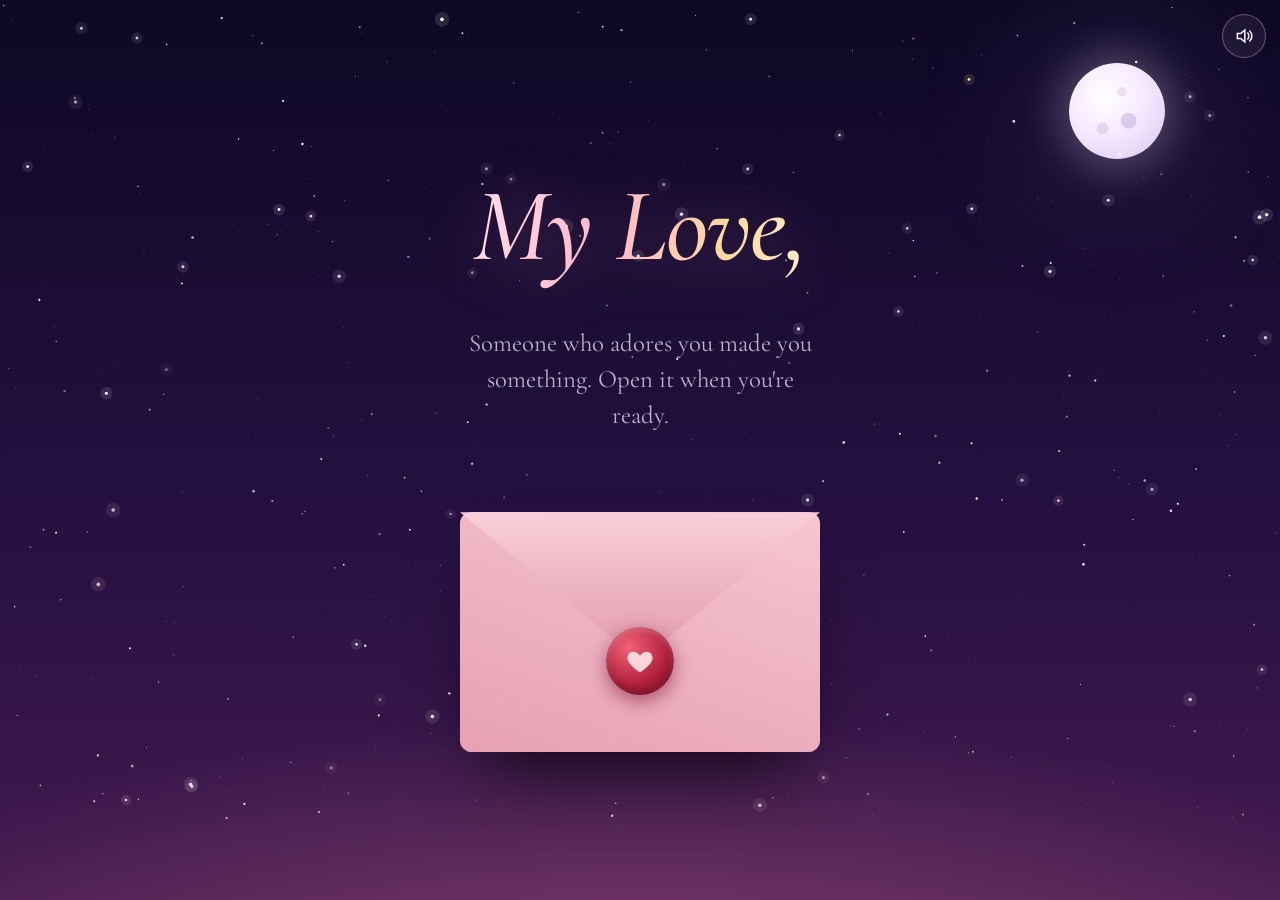
==== Happie Burday/index.html @ 5d96c914 "Update print statement from 'Hello' to 'Goodbye'" ====
<!DOCTYPE html>
<html lang="en">
<head>
<meta charset="UTF-8">
<meta name="viewport" content="width=device-width, initial-scale=1, viewport-fit=cover">
<title>Happy Birthday, My Love</title>
<link rel="preconnect" href="https://fonts.googleapis.com">
<link rel="preconnect" href="https://fonts.gstatic.com" crossorigin>
<link href="https://fonts.googleapis.com/css2?family=Caveat:wght@500;600&family=Cormorant+Garamond:ital,wght@0,400;0,500;0,600;1,400;1,500;1,600&display=swap" rel="stylesheet">
<style>
/* Personal details live in the CONFIG block inside the script at the bottom. */
:root{
  --night-top:#0D0824;
  --night-mid:#241040;
  --night-low:#43194F;
  --blush:#FF9DB5;
  --rose:#E0485F;
  --amber:#FFB347;
  --moon:#FBF4FF;
  --ink:#5A1F3C;
  --paper:#FFF8F2;
  --text:#FBF4FF;
  --muted:rgba(251,244,255,.72);
  --serif:"Cormorant Garamond", "Iowan Old Style", Georgia, "Times New Roman", serif;
  --hand:"Caveat", "Segoe Print", "Bradley Hand", cursive;
  box-sizing:border-box;
  padding-top:env(safe-area-inset-top,0px);
  padding-bottom:env(safe-area-inset-bottom,0px);
}
@media (prefers-color-scheme: dark){ :root:not([data-theme="light"]){ --text:#FBF4FF; --muted:rgba(251,244,255,.72); } }
:root[data-theme="dark"]{ --text:#FBF4FF; --muted:rgba(251,244,255,.72); }
*,*::before,*::after{box-sizing:inherit}
html{height:100%;scroll-padding-top:env(safe-area-inset-top,0px)}
body{
  margin:0;height:100%;overflow:hidden;color:var(--text);font-family:var(--serif);
  background:
    radial-gradient(120% 60% at 50% 115%, rgba(255,140,170,.35), transparent 60%),
    linear-gradient(180deg,var(--night-top) 0%,var(--night-mid) 55%,var(--night-low) 100%);
  background-color:var(--night-top);
  -webkit-font-smoothing:antialiased;
  -webkit-tap-highlight-color:transparent;
}
canvas{position:fixed;inset:0;pointer-events:none}
#sky{z-index:0}
#fx{z-index:3}
#confetti{z-index:6}
.moon{
  position:fixed;z-index:0;top:calc(env(safe-area-inset-top,0px) + 7%);right:9%;
  width:clamp(52px,9vw,96px);aspect-ratio:1;border-radius:50%;
  background:radial-gradient(circle at 38% 35%,#fff 0%,#F6E9FF 45%,#D9C6EE 100%);
  box-shadow:0 0 40px 10px rgba(246,233,255,.25),0 0 140px 40px rgba(200,170,255,.12);
}
.moon::after{content:"";position:absolute;inset:0;border-radius:50%;
  background:radial-gradient(circle at 62% 60%,rgba(170,140,200,.35) 0 9%,transparent 10%),
             radial-gradient(circle at 35% 68%,rgba(170,140,200,.25) 0 6%,transparent 7%),
             radial-gradient(circle at 55% 30%,rgba(170,140,200,.2) 0 5%,transparent 6%)}

/* ---------- scenes ---------- */
.scene{
  position:fixed;inset:0;z-index:4;display:flex;flex-direction:column;align-items:center;justify-content:center;
  text-align:center;gap:1.4rem;
  padding:calc(env(safe-area-inset-top,0px) + 28px) 22px calc(env(safe-area-inset-bottom,0px) + 28px);
  opacity:0;visibility:hidden;transform:scale(1.04);filter:blur(6px);
  transition:opacity 1s ease,transform 1.2s cubic-bezier(.2,.8,.2,1),filter 1s ease,visibility 0s 1s;
}
.scene.active{opacity:1;visibility:visible;transform:none;filter:none;transition:opacity 1s ease .25s,transform 1.2s cubic-bezier(.2,.8,.2,1) .25s,filter 1s ease .25s,visibility 0s}
h1,h2,p{margin:0}
.display{font-style:italic;font-weight:500;font-size:clamp(3rem,11vw,6.5rem);line-height:1.5em;letter-spacing:-.01em;
  background:linear-gradient(100deg,#FFE3EC 0%,#FFB8CB 40%,#FFD9A0 75%,#FFF1D6 100%);-webkit-background-clip:text;background-clip:text;color:transparent;
  filter:drop-shadow(0 4px 30px rgba(255,150,180,.35));padding:0 .08em}
.lede{font-size:clamp(1.2rem,3.6vw,1.55rem);line-height:1.45;color:var(--muted);max-width:30ch}
.btn{
  font:italic 500 1.3rem/1 var(--serif);color:var(--text);cursor:pointer;
  padding:.85rem 1.7rem;border-radius:999px;border:1px solid rgba(255,200,215,.45);
  background:rgba(255,255,255,.07);backdrop-filter:blur(8px);-webkit-backdrop-filter:blur(8px);
  box-shadow:inset 0 1px 0 rgba(255,255,255,.15);
  transition:background .3s,box-shadow .3s,transform .2s;
}
.btn:hover{background:rgba(255,255,255,.13);box-shadow:0 0 30px 2px rgba(255,157,181,.35),inset 0 1px 0 rgba(255,255,255,.2)}
.btn:active{transform:scale(.97)}
:focus-visible{outline:2px solid var(--amber);outline-offset:4px}
.reveal{opacity:0;pointer-events:none;transform:translateY(10px);transition:opacity .9s ease,transform .9s ease}
.reveal.show{opacity:1;pointer-events:auto;transform:none}
.row{display:flex;gap:.8rem;flex-wrap:wrap;justify-content:center}

#mute{
  position:fixed;z-index:9;top:calc(env(safe-area-inset-top,0px) + 14px);right:14px;
  width:44px;height:44px;border-radius:50%;border:1px solid rgba(255,200,215,.35);background:rgba(255,255,255,.06);
  color:var(--text);cursor:pointer;display:grid;place-items:center;backdrop-filter:blur(6px);-webkit-backdrop-filter:blur(6px)
}
#mute svg{width:20px;height:20px}
#mute .off{display:none}#mute[aria-pressed="true"] .on{display:none}#mute[aria-pressed="true"] .off{display:block}

/* ---------- 1. envelope ---------- */
.envelope{position:relative;width:min(360px,80vw);aspect-ratio:3/2;perspective:1000px;margin-top:3.5rem;animation:bob 4.5s ease-in-out infinite}
.env-back{position:absolute;inset:0;border-radius:12px;background:linear-gradient(160deg,#F4BCCA,#D98BA3);box-shadow:0 40px 70px -25px rgba(0,0,0,.7)}
.env-card{
  position:absolute;left:7%;right:7%;top:7%;bottom:7%;z-index:2;border-radius:6px;background:var(--paper);
  display:flex;flex-direction:column;align-items:center;justify-content:flex-start;padding-top:12%;
  color:var(--ink);box-shadow:0 2px 8px rgba(90,31,60,.15);
  transition:transform 1.2s cubic-bezier(.2,.9,.2,1) .55s;
}
.env-card b{font:italic 600 clamp(1.3rem,5vw,1.8rem)/1.1 var(--serif)}
.env-card span{font:500 1.35rem var(--hand);color:#A0476B;margin-top:.3rem}
.env-pocket{position:absolute;inset:0;z-index:3;border-radius:12px;background:linear-gradient(20deg,#E6A0B4,#F6C6D2);clip-path:polygon(0 0,50% 54%,100% 0,100% 100%,0 100%)}
.env-flap{position:absolute;left:0;right:0;top:0;height:62%;z-index:4;background:linear-gradient(180deg,#F8CFD9,#E29AAE);
  clip-path:polygon(0 0,100% 0,50% 100%);transform-origin:top center;transition:transform .8s cubic-bezier(.5,0,.3,1),z-index 0s .4s}
.seal{
  position:absolute;left:50%;top:62%;z-index:5;width:68px;height:68px;margin:-34px 0 0 -34px;border-radius:50%;border:0;cursor:pointer;
  background:radial-gradient(circle at 34% 30%,#F06276,#B01E3B 60%,#7C0F26);color:#FFD5DC;
  box-shadow:0 6px 18px rgba(120,10,40,.55),inset 0 -4px 8px rgba(0,0,0,.25),inset 0 3px 6px rgba(255,255,255,.25);
  display:grid;place-items:center;transition:transform .45s ease,opacity .45s ease;animation:sealPulse 2.2s ease-in-out infinite
}
.seal svg{width:30px;height:30px}
.envelope.open{animation:none}
.envelope.open .seal{transform:scale(0) rotate(60deg);opacity:0;animation:none}
.envelope.open .env-flap{transform:rotateX(180deg);z-index:1}
.envelope.open .env-card{transform:translateY(-58%)}
@keyframes bob{50%{transform:translateY(-10px) rotate(-1deg)}}
@keyframes sealPulse{50%{box-shadow:0 6px 30px rgba(240,98,118,.8),inset 0 -4px 8px rgba(0,0,0,.25),inset 0 3px 6px rgba(255,255,255,.25)}}

/* ---------- 2. cake ---------- */
.cake-wrap{position:relative;width:min(320px,76vw);--lit:1;margin-top:1rem}
.cake-wrap::before{content: "";position: absolute;right: 50%;top: 0px;width: 260%;height: 260px;transform: translateX(-50%);pointer-events: none;background: radial-gradient(ellipse at 50% 30%, rgba(255, 180, 90, .32), transparent 60%);
opacity: var(--lit);transition: opacity .6s;rotate: -180deg;}
.candles{position:relative;z-index:2;display:flex;justify-content:center;align-items:flex-end;gap:clamp(12px,3.4vw,20px);height:92px;margin-bottom:-8px}
.candle{position:relative;width:12px;height:54px;padding:0;border:0;border-radius:3px 3px 1px 1px;cursor:pointer;
  background:repeating-linear-gradient(135deg,#FFF 0 6px,#9ED8EA 6px 12px);box-shadow:inset -3px 0 0 rgba(0,0,0,.08)}
.candle:nth-child(3n+2){background:repeating-linear-gradient(135deg,#FFF 0 6px,#F7A9C0 6px 12px)}
.candle:nth-child(3n){background:repeating-linear-gradient(135deg,#FFF 0 6px,#FFD98A 6px 12px)}
.candle::before{content:"";position:absolute;inset:-40px -10px -6px}
.candle::after{content:"";position:absolute;left:50%;top:-7px;width:2px;height:8px;margin-left:-1px;background:#3a2a2a;border-radius:1px}
.flame{position:absolute;left:50%;bottom:calc(100% + 4px);width:15px;height:28px;margin-left:-7.5px;border-radius:50% 50% 50% 50%/60% 60% 40% 40%;
  background:radial-gradient(ellipse at 50% 78%,#fff 0 18%,#FFE38A 34%,#FFA23A 62%,rgba(255,90,40,0) 72%);
  transform-origin:50% 92%;animation:flicker var(--f,.16s) ease-in-out infinite alternate;
  filter:drop-shadow(0 0 6px #FFB347) drop-shadow(0 0 18px rgba(255,150,60,.75));transition:opacity .35s,transform .35s}
.candles.wind .flame{animation:none;transform:skewX(-24deg) scaleY(.75)}
.candle.out .flame{opacity:0;transform:scale(.1) translateY(8px);animation:none}
.smoke{position:absolute;left:50%;bottom:100%;width:8px;height:8px;border-radius:50%;background:rgba(225,220,240,.65);filter:blur(3px);opacity:0}
.candle.out .smoke{animation:smoke 1.8s ease-out forwards}
@keyframes flicker{0%{transform:scaleY(1) skewX(0)}50%{transform:scaleY(1.1) skewX(3deg)}100%{transform:scaleY(.94) skewX(-3deg)}}
@keyframes smoke{0%{opacity:.85;transform:translate(-50%,0) scale(1)}100%{opacity:0;transform:translate(-20%,-80px) scale(4.5)}}
.cake{display:flex;flex-direction:column;align-items:center}
.tier{position:relative;border-radius:14px 14px 10px 10px;
  background:
    radial-gradient(circle at 18% 62%,#FFE38A 0 2px,transparent 3px),radial-gradient(circle at 34% 80%,#9ED8EA 0 2px,transparent 3px),
    radial-gradient(circle at 52% 58%,#fff 0 2px,transparent 3px),radial-gradient(circle at 70% 76%,#FFE38A 0 2px,transparent 3px),
    radial-gradient(circle at 86% 60%,#9ED8EA 0 2px,transparent 3px),
    linear-gradient(90deg,#D96C8B,#F2A4B8 30%,#FBCFD9 50%,#F1A0B5 72%,#C85C7C)}
.tier.top{width:62%;height:76px;z-index:1}
.tier.bottom{width:100%;height:104px;margin-top:-2px}
.icing{position:absolute;left:-3px;right:-3px;top:-6px;height:24px;border-radius:14px 14px 4px 4px;background:linear-gradient(#FFFFFF,#FFEFF3)}
.icing::after{content:"";position:absolute;left:0;right:0;top:100%;height:20px;background:radial-gradient(ellipse 9px 14px at 50% 0,#FFEFF3 98%,transparent) 0 0/22px 20px repeat-x}
.plate{width:120%;height:18px;margin-top:-6px;border-radius:50%;background:linear-gradient(#F2ECFB,#A99DD0);box-shadow:0 22px 34px -12px rgba(0,0,0,.7)}
.cake-note{font-size:1.15rem;color:var(--muted);min-height:1.5em}

/* ---------- 3. sky name ---------- */
#sky-scene{justify-content:space-between}
.whisper{font-style:italic;font-size:1.15rem;color:var(--muted)}

/* ---------- 4. letter ---------- */
.paper{
  position:relative;width:min(560px,92vw);max-height:72vh;overflow:auto;text-align:left;cursor:pointer;
  padding:clamp(1.6rem,5vw,2.8rem);border-radius:4px;color:var(--ink);
  background:
    repeating-linear-gradient(180deg,transparent 0 2.05rem,rgba(160,71,107,.13) 2.05rem calc(2.05rem + 1px)),
    linear-gradient(135deg,#FFFBF6,#FBEFE6);
  box-shadow:0 50px 90px -30px rgba(0,0,0,.8),0 0 0 1px rgba(255,255,255,.4) inset;
  transform:rotate(-1.2deg);
}
.paper h2{font:600 2.2rem/1 var(--hand);color:#A0476B;margin-bottom:.6rem}
#letterBody{font:500 clamp(1.35rem,4vw,1.6rem)/2.05rem var(--hand);white-space:pre-wrap;min-height:6em}
#letterBody.typing::after{content:"";display:inline-block;width:2px;height:1.2em;margin-left:2px;vertical-align:-.2em;background:#A0476B;animation:blink .8s steps(1) infinite}
.sign{font:600 1.8rem var(--hand);color:#A0476B;text-align:right;margin-top:.8rem;opacity:0;transition:opacity 1s}
.sign.show{opacity:1}
@keyframes blink{50%{opacity:0}}

/* ---------- 5. lanterns ---------- */
#lantern-scene{justify-content:flex-start;padding-top:calc(env(safe-area-inset-top,0px) + 70px)}
.lantern-head{position:relative;z-index:2;display:flex;flex-direction:column;gap:.6rem;align-items:center;pointer-events:none}
.lantern-head h2{font:italic 500 clamp(1.9rem,6vw,3rem)/1.05 var(--serif);max-width:18ch}
.field{position:absolute;inset:0;overflow:hidden}
.lantern{position:absolute;bottom:-100px;left:var(--x);width:48px;height:64px;padding:0;border:0;background:none;cursor:pointer;
  animation:rise var(--dur) linear var(--delay) infinite}
.lantern::before{content:"";position:absolute;inset:-18px}
.lantern .body{position:absolute;inset:0;border-radius:42% 42% 30% 30%/34% 34% 22% 22%;animation:sway 3.6s ease-in-out infinite alternate;
  background:radial-gradient(ellipse at 50% 72%,#FFF4CC 0%,#FFC565 34%,#F07A35 78%,#C9502A 100%);
  box-shadow:0 0 26px 6px rgba(255,170,70,.5),0 0 90px 24px rgba(255,120,60,.22);transition:background .6s,box-shadow .6s}
.lantern .body::before{content:"";position:absolute;left:18%;right:18%;top:-3px;height:6px;border-radius:3px;background:#7A3A22}
.lantern .body::after{content:"";position:absolute;left:30%;right:30%;bottom:-2px;height:4px;border-radius:2px;background:#7A3A22}
.lantern.opened .body{background:radial-gradient(ellipse at 50% 72%,#FFF0F5 0%,#FFB3C8 40%,#E0587A 85%);
  box-shadow:0 0 26px 6px rgba(255,150,190,.55),0 0 90px 24px rgba(255,110,160,.25)}
.lantern:not(.opened) .body{
  background:radial-gradient(ellipse at 50% 70%,#FFFFFF 0%,#FFF1B8 18%,#FFCB6B 42%,#F5853A 78%,#D2582A 100%);
  animation:sway 3.6s ease-in-out infinite alternate,glow 2.2s ease-in-out infinite alternate;filter:brightness(1.12) saturate(1.15)}
.lantern:not(.opened)::after{content:"";position:absolute;left:50%;top:50%;width:230px;height:230px;margin:-115px 0 0 -115px;border-radius:50%;
  z-index:-1;pointer-events:none;mix-blend-mode:screen;background:radial-gradient(circle,rgba(255,200,110,.38) 0%,rgba(255,150,70,.16) 35%,transparent 68%);
  animation:halo 2.2s ease-in-out infinite alternate}
.lantern .core{position:absolute;left:50%;bottom:16%;width:16px;height:22px;margin-left:-8px;border-radius:50% 50% 45% 45%/60% 60% 40% 40%;
  background:radial-gradient(ellipse at 50% 70%,#fff 0 25%,#FFF3B0 45%,rgba(255,200,90,0) 72%);filter:blur(1px);
  animation:coreFlicker .5s ease-in-out infinite alternate}
.lantern.opened .core{display:none}
.lantern.opened .body{filter:brightness(.92)}
@keyframes glow{
  from{box-shadow:0 0 16px 4px rgba(255,200,100,.7),0 0 55px 16px rgba(255,150,60,.4),0 0 120px 40px rgba(255,120,60,.16)}
  to{box-shadow:0 0 30px 9px rgba(255,220,130,.95),0 0 95px 30px rgba(255,160,70,.55),0 0 190px 64px rgba(255,120,60,.28)}}
@keyframes halo{from{opacity:.65;transform:scale(.9)}to{opacity:1;transform:scale(1.08)}}
@keyframes coreFlicker{from{opacity:.8;transform:scaleY(.92)}to{opacity:1;transform:scaleY(1.08)}}
.lantern .body span{position:absolute;inset:0;display:grid;place-items:center;color:#fff;font-size:1.1rem;opacity:0;transition:opacity .5s}
.lantern.opened .body span{opacity:1}
@keyframes rise{from{transform:translateY(0) scale(var(--s))}to{transform:translateY(calc(-100vh - 220px)) scale(var(--s))}}
@keyframes sway{from{transform:translateX(-8px) rotate(-4deg)}to{transform:translateX(8px) rotate(4deg)}}
.lantern-foot{position:absolute;left:0;right:0;bottom:calc(env(safe-area-inset-bottom,0px) + 28px);z-index:2;display:flex;justify-content:center}
.reason{position:fixed;inset:0;z-index:8;display:grid;place-items:center;padding:24px;background:rgba(13,8,36,.55);
  backdrop-filter:blur(6px);-webkit-backdrop-filter:blur(6px);opacity:0;visibility:hidden;transition:opacity .5s,visibility 0s .5s;cursor:pointer;text-align:center}
.reason.show{opacity:1;visibility:visible;transition:opacity .5s}
.reason-card{max-width:26ch;font:italic 500 clamp(1.8rem,6vw,2.8rem)/1.2 var(--serif);color:#FFF1E0;
  text-shadow:0 0 30px rgba(255,180,90,.6);transform:translateY(20px) scale(.96);transition:transform .7s cubic-bezier(.2,.9,.2,1)}
.reason.show .reason-card{transform:none}
.reason small{display:block;margin-top:1.4rem;font-size:1rem;font-style:normal;color:var(--muted);text-shadow:none}

/* ---------- 6. finale ---------- */
#finale{justify-content:flex-end;gap:1rem}
#finale .display{font-size:clamp(2.4rem,8.5vw,5rem)}

@media (prefers-reduced-motion: reduce){
  .envelope,.seal,.flame,.lantern .body,.lantern .core,.lantern::after{animation:none!important}
  .lantern:not(.opened) .body{box-shadow:0 0 28px 8px rgba(255,215,125,.9),0 0 90px 28px rgba(255,160,70,.5)}
  .lantern{animation:none;bottom:auto;top:calc(34% + var(--row) * 90px)}
}
</style>
</head>
<body>
<div class="moon" aria-hidden="true"></div>
<canvas id="sky" aria-hidden="true"></canvas>
<canvas id="fx" aria-hidden="true"></canvas>
<canvas id="confetti" aria-hidden="true"></canvas>

<button id="mute" aria-pressed="false" aria-label="Mute sound">
  <svg class="on" viewBox="0 0 24 24" fill="none" stroke="currentColor" stroke-width="1.8" stroke-linecap="round"><path d="M4 9v6h4l5 4V5L8 9H4z"/><path d="M16.5 8.5a5 5 0 0 1 0 7M19 6a8.5 8.5 0 0 1 0 12"/></svg>
  <svg class="off" viewBox="0 0 24 24" fill="none" stroke="currentColor" stroke-width="1.8" stroke-linecap="round"><path d="M4 9v6h4l5 4V5L8 9H4z"/><path d="M17 9l5 6M22 9l-5 6"/></svg>
</button>

<!-- 1. Envelope -->
<section class="scene active" id="intro" aria-label="A sealed envelope">
  <h1 class="display" data-name></h1>
  <p class="lede">Someone who adores you made you something. Open it when you're ready.</p>
  <div class="envelope" id="envelope">
    <div class="env-back"></div>
    <div class="env-card"><b>Happy Birthday</b><span>open slowly…</span></div>
    <div class="env-pocket"></div>
    <div class="env-flap"></div>
    <button class="seal" id="seal" aria-label="Break the seal and open">
      <svg viewBox="0 0 24 24" fill="currentColor"><path d="M12 21s-7.5-4.6-9.6-9.3C.9 8.3 3 4.5 6.7 4.5c2.1 0 3.6 1.2 5.3 3.2 1.7-2 3.2-3.2 5.3-3.2 3.7 0 5.8 3.8 4.3 7.2C19.5 16.4 12 21 12 21z"/></svg>
    </button>
  </div>
</section>

<!-- 2. Cake -->
<section class="scene" id="cake" aria-label="Birthday cake">
  <h2 class="display" id="cakeTitle" style="font-size:clamp(2.4rem,8vw,4.4rem)">Make a wish first.</h2>
  <p class="lede" id="cakeHint">Then blow out the candles. Tap each flame, or blow into your microphone.</p>
  <div class="cake-wrap" id="cakeWrap">
    <div class="candles" id="candles"></div>
    <div class="cake">
      <div class="tier top"><div class="icing"></div></div>
      <div class="tier bottom"><div class="icing"></div></div>
      <div class="plate"></div>
    </div>
  </div>
  <button class="btn" id="micBtn">Blow with my breath</button>
  <p class="cake-note" id="cakeNote" aria-live="polite"></p>
</section>

<!-- 3. Fireworks + name -->
<section class="scene" id="sky-scene" aria-label="Fireworks spelling your name">
  <p class="whisper reveal" id="tapHint">Tap anywhere to light up the sky</p>
  <button class="btn reveal" id="toLetter">Read what I wrote you</button>
</section>

<!-- 4. Letter -->
<section class="scene" id="letter" aria-label="A letter">
  <article class="paper" id="paper" title="Tap to show the whole letter">
    <h2 id="letterHello"></h2>
    <div id="letterBody" aria-live="polite"></div>
    <p class="sign" id="sign"></p>
  </article>
  <button class="btn reveal" id="toLanterns">There's one more thing</button>
</section>

<!-- 5. Lanterns -->
<section class="scene" id="lantern-scene" aria-label="Floating lanterns">
  <div class="field" id="field"></div>
  <div class="lantern-head">
    <h2>Every lantern holds a reason I love you.</h2>
    <p class="lede" id="lanternCount" aria-live="polite"></p>
  </div>
  <div class="lantern-foot"><button class="btn reveal" id="toFinale">Your last surprise</button></div>
</section>
<div class="reason" id="reason" role="dialog" aria-modal="true" aria-label="A reason">
  <div class="reason-card"><span id="reasonText"></span><small>Tap to keep looking</small></div>
</div>

<!-- 6. Finale -->
<section class="scene" id="finale" aria-label="Finale">
  <h2 class="display" id="finaleTitle"></h2>
  <p class="lede">Here's to you, and to every birthday I get to spend beside you.</p>
  <div class="row">
    <button class="btn" id="replaySong">Play our song again</button>
    <button class="btn" id="restart">Start over</button>
  </div>
</section>

<script>
/* =====================================================================
   PERSONALISE HERE
   Or add to the link:  ?name=Priya&from=Arjun
   ===================================================================== */
const CONFIG = {
  name: "My Love",          // her name
  from: "Yours",            // your name
  candles: 5,               // 1 to 9
  letter:
`Happy birthday, my favourite person.

I tried to find a gift big enough for what you mean to me, and nothing in any shop came close. So I built you this instead, one line at a time, thinking about you the whole way.

You make ordinary days feel like the best part of a movie. You laugh at my worst jokes, you make my world softer and brighter, and you make me want to be better without ever asking me to.

Today is all about you. I hope this year gives back even a little of the joy you give everyone around you.

I love you. Today, and every day after.`,
  reasons: [
    "The way your laugh fills an entire room.",
    "You notice the little things nobody else does.",
    "You make my bad days shorter and my good days better.",
    "Your kindness, even when no one is watching.",
    "The way you look at me when you think I'm not paying attention.",
    "You're my favourite person to do absolutely nothing with.",
    "You believe in me more than I believe in myself.",
    "Every plan I make for the future has you in it."
  ]
};

const qs = new URLSearchParams(location.search);
const NAME = (qs.get("name") || CONFIG.name).trim();
const FROM = (qs.get("from") || CONFIG.from).trim();
const REDUCE = matchMedia("(prefers-reduced-motion: reduce)").matches;
const $ = s => document.querySelector(s);
const rand = (a=1,b) => b===undefined ? Math.random()*a : a + Math.random()*(b-a);
document.title = `Happy Birthday, ${NAME}`;
document.querySelectorAll("[data-name]").forEach(el => el.textContent = NAME + ",");

/* ================= AUDIO (synthesized, no files) ================= */
let actx=null, master=null, muted=false;
function initAudio(){
  if(actx){ if(actx.state==="suspended") actx.resume(); return; }
  try{
    actx = new (window.AudioContext||window.webkitAudioContext)();
    master = actx.createGain(); master.gain.value = .55;
    const comp = actx.createDynamicsCompressor(); master.connect(comp); comp.connect(actx.destination);
  }catch(e){ actx=null; }
}
function tone(freq,t,dur,vol=.2,type="triangle"){
  if(!actx) return;
  const o=actx.createOscillator(), g=actx.createGain();
  o.type=type; o.frequency.value=freq;
  g.gain.setValueAtTime(0,t); g.gain.linearRampToValueAtTime(vol,t+.012); g.gain.exponentialRampToValueAtTime(.0008,t+dur);
  o.connect(g); g.connect(master); o.start(t); o.stop(t+dur+.05);
}
function chime(){
  if(!actx) return; const t=actx.currentTime;
  [1046.5,1318.5,1568,2093].forEach((f,i)=>{ tone(f,t+i*.09,1.6,.09,"sine"); tone(f*2,t+i*.09,.6,.02,"sine"); });
}
function noise(len,shape){
  const buf=actx.createBuffer(1,Math.floor(actx.sampleRate*len),actx.sampleRate), d=buf.getChannelData(0);
  for(let i=0;i<d.length;i++) d[i]=(Math.random()*2-1)*Math.pow(1-i/d.length,shape);
  const s=actx.createBufferSource(); s.buffer=buf; return s;
}
function puff(){
  if(!actx) return; const t=actx.currentTime+.01;
  // 1. breath: soft airy whoosh that rises then fades, pitch sliding down like air leaving the lips
  const b=noise(.7,.5), bp=actx.createBiquadFilter(), lp=actx.createBiquadFilter(), bg=actx.createGain();
  bp.type="bandpass"; bp.Q.value=.7; bp.frequency.setValueAtTime(1500,t); bp.frequency.exponentialRampToValueAtTime(420,t+.55);
  lp.type="lowpass"; lp.frequency.value=3200;
  bg.gain.setValueAtTime(0,t); bg.gain.linearRampToValueAtTime(.26,t+.06); bg.gain.exponentialRampToValueAtTime(.0008,t+.6);
  b.connect(bp); bp.connect(lp); lp.connect(bg); bg.connect(master); b.start(t);
  // 2. the flame snuffing out: a tiny bright "fft"
  const f=noise(.14,2), hp=actx.createBiquadFilter(), fg=actx.createGain();
  hp.type="highpass"; hp.frequency.value=2800; fg.gain.setValueAtTime(.09,t+.14); fg.gain.exponentialRampToValueAtTime(.0008,t+.28);
  f.connect(hp); hp.connect(fg); fg.connect(master); f.start(t+.14);
  // 3. a faint low wisp as the smoke lifts
  const o=actx.createOscillator(), og=actx.createGain();
  o.type="sine"; o.frequency.setValueAtTime(190,t+.14); o.frequency.exponentialRampToValueAtTime(70,t+.45);
  og.gain.setValueAtTime(0,t+.14); og.gain.linearRampToValueAtTime(.035,t+.17); og.gain.exponentialRampToValueAtTime(.0008,t+.48);
  o.connect(og); og.connect(master); o.start(t+.14); o.stop(t+.5);
}
let lastBoom=0;
function boom(){
  if(!actx) return; const t=actx.currentTime; if(t-lastBoom<.12) return; lastBoom=t;
  const s=noise(1.1,3), f=actx.createBiquadFilter(), g=actx.createGain();
  f.type="lowpass"; f.frequency.setValueAtTime(1800,t); f.frequency.exponentialRampToValueAtTime(120,t+.8);
  g.gain.value=.16; s.connect(f); f.connect(g); g.connect(master); s.start(t);
  for(let i=0;i<6;i++) tone(rand(2500,5000),t+.15+rand(.5),.12,.015,"sine");
}
function playSong(){
  initAudio(); if(!actx) return;
  const N={G4:392,A4:440,B4:493.88,C5:523.25,D5:587.33,E5:659.25,F5:698.46,G5:783.99,C4:261.63,G3:196,F4:349.23};
  const song=[["G4",.75],["G4",.25],["A4",1],["G4",1],["C5",1],["B4",2],
              ["G4",.75],["G4",.25],["A4",1],["G4",1],["D5",1],["C5",2],
              ["G4",.75],["G4",.25],["G5",1],["E5",1],["C5",1],["B4",1],["A4",2],
              ["F5",.75],["F5",.25],["E5",1],["C5",1],["D5",1],["C5",3]];
  const bass=[["C4",3],["G3",3],["G3",3],["C4",3],["C4",3],["F4",3],["C4",1.5],["G3",1.5],["C4",3]];
  const beat=.44; let t=actx.currentTime+.15, bt=t+beat;
  song.forEach(([n,b])=>{ tone(N[n],t,b*beat*1.7+.35,.2,"triangle"); tone(N[n]*2,t,b*beat*.9+.2,.045,"sine"); t+=b*beat; });
  bass.forEach(([n,b])=>{ tone(N[n]/2,bt,b*beat+.2,.1,"sine"); tone(N[n],bt+beat,b*beat*.6,.03,"sine"); bt+=b*beat; });
}
$("#mute").addEventListener("click",()=>{
  muted=!muted; $("#mute").setAttribute("aria-pressed",muted); $("#mute").setAttribute("aria-label",muted?"Turn sound on":"Mute sound");
  if(master) master.gain.value = muted ? 0 : .55;
});

/* ================= CANVASES ================= */
const sky=$("#sky"), sctx=sky.getContext("2d");
const fx=$("#fx"), fctx=fx.getContext("2d");
const cf=$("#confetti"), cctx=cf.getContext("2d");
let W=0,H=0,DPR=1, stars=[], shooters=[], px=0, py=0, current="intro";
const rockets=[], sparks=[], confetti=[]; let formers=[];
function resize(){
  DPR=Math.min(window.devicePixelRatio||1,2); W=innerWidth; H=innerHeight;
  [sky,fx,cf].forEach(c=>{ c.width=W*DPR; c.height=H*DPR; c.style.width=W+"px"; c.style.height=H+"px"; });
  [sctx,fctx,cctx].forEach(c=>c.setTransform(DPR,0,0,DPR,0,0));
  stars=[]; const n=Math.round(W*H/2300);
  for(let i=0;i<n;i++) stars.push({x:rand(W),y:rand(H*.92),r:Math.pow(Math.random(),3)*1.6+.25,p:rand(6.28),s:rand(.6,2.4),d:rand(.2,1),
    c:Math.random()<.15?"255,210,225":Math.random()<.1?"255,230,180":"250,245,255"});
  if(current==="sky-scene" && formers.length && formers[0].mode==="form") buildText(false);
}
addEventListener("resize",()=>{ clearTimeout(resize.t); resize.t=setTimeout(resize,150); });
addEventListener("pointermove",e=>{
  px=(e.clientX/W-.5); py=(e.clientY/H-.5);
  if(e.pointerType==="mouse" && !REDUCE && Math.random()<.7) sparks.push(mkSpark(e.clientX,e.clientY,rand(-.6,.6),rand(-.8,.2),rand(320,400)%360,40,.02,.96,1.4));
});

function drawSky(t){
  sctx.clearRect(0,0,W,H);
  for(const s of stars){
    const a=.35+.65*Math.abs(Math.sin(t*s.s+s.p)), x=s.x-px*18*s.d, y=s.y-py*12*s.d;
    sctx.fillStyle=`rgba(${s.c},${a})`; sctx.beginPath(); sctx.arc(x,y,s.r,0,6.283); sctx.fill();
    if(s.r>1.3){ sctx.fillStyle=`rgba(${s.c},${a*.12})`; sctx.beginPath(); sctx.arc(x,y,s.r*4,0,6.283); sctx.fill(); }
  }
  if(!REDUCE && Math.random()<.004) shooters.push({x:rand(W*.2,W),y:rand(H*.4),vx:-rand(7,11),vy:rand(2.5,4.5),life:1});
  for(let i=shooters.length-1;i>=0;i--){
    const s=shooters[i]; s.x+=s.vx; s.y+=s.vy; s.life-=.018;
    const g=sctx.createLinearGradient(s.x,s.y,s.x-s.vx*12,s.y-s.vy*12);
    g.addColorStop(0,`rgba(255,245,255,${Math.max(0,s.life)})`); g.addColorStop(1,"rgba(255,200,230,0)");
    sctx.strokeStyle=g; sctx.lineWidth=1.6; sctx.beginPath(); sctx.moveTo(s.x,s.y); sctx.lineTo(s.x-s.vx*12,s.y-s.vy*12); sctx.stroke();
    if(s.life<=0) shooters.splice(i,1);
  }
}

/* ================= FIREWORKS & PARTICLES ================= */
const G=.07;
function mkSpark(x,y,vx,vy,hue,max,g=.045,fr=.975,size=1.9,l=66){ return {x,y,vx,vy,hue,life:0,max,g,fr,size,l,tw:Math.random()<.35}; }
function launch(x=rand(W*.15,W*.85), ty=rand(H*.12,H*.42), hue=rand(360), kind){
  const dist=Math.max(60,H-ty);
  rockets.push({x,y:H+10,vx:rand(-.4,.4),vy:-Math.sqrt(2*G*dist),hue,kind:kind||["peony","ring","heart","peony","willow"][Math.floor(rand(5))]});
}
function explode(x,y,hue,kind){
  boom();
  const n = REDUCE ? 50 : (W<600?80:120);
  if(kind==="heart"){
    for(let i=0;i<n;i++){ const t=i/n*6.283, hx=16*Math.pow(Math.sin(t),3), hy=-(13*Math.cos(t)-5*Math.cos(2*t)-2*Math.cos(3*t)-Math.cos(4*t));
      sparks.push(mkSpark(x,y,hx*.28,hy*.28,(340+rand(-10,15))%360,90,.02,.965,2.1,70)); }
  } else if(kind==="ring"){
    for(let i=0;i<n;i++){ const a=i/n*6.283, sp=4.2; sparks.push(mkSpark(x,y,Math.cos(a)*sp,Math.sin(a)*sp,hue+rand(-10,10),80)); }
    for(let i=0;i<n/2;i++){ const a=rand(6.283), sp=rand(1.5); sparks.push(mkSpark(x,y,Math.cos(a)*sp,Math.sin(a)*sp,50,60,.03,.97,1.4,85)); }
  } else if(kind==="willow"){
    for(let i=0;i<n;i++){ const a=rand(6.283), sp=rand(1,4); sparks.push(mkSpark(x,y,Math.cos(a)*sp,Math.sin(a)*sp,40+rand(10),140,.035,.985,1.6,70)); }
  } else {
    for(let i=0;i<n;i++){ const a=rand(6.283), sp=rand(.5,5); sparks.push(mkSpark(x,y,Math.cos(a)*sp,Math.sin(a)*sp,(hue+rand(-25,25)+360)%360,rand(60,100))); }
  }
  sparks.push(mkSpark(x,y,0,0,hue,12,0,1,26,90));
}
function confettiBurst(){
  const cols=["#FF9DB5","#FFD98A","#9ED8EA","#FFFFFF","#E0485F","#C7B2FF"];
  const n = REDUCE?60:(W<600?160:260);
  for(let i=0;i<n;i++){
    const L=i%2===0;
    confetti.push({x:L?-10:W+10,y:H*rand(.55,.85),vx:(L?1:-1)*rand(4,12),vy:-rand(6,15),w:rand(6,11),h:rand(3,6),r:rand(6.28),vr:rand(-.25,.25),c:cols[i%cols.length],flip:rand(6.28)});
  }
}

function textPoints(){
  const oc=document.createElement("canvas"); oc.width=W; oc.height=H; const o=oc.getContext("2d",{willReadFrequently:true});
  o.fillStyle="#fff"; o.textAlign="center"; o.textBaseline="middle";
  const fit=(txt,max,wt)=>{ o.font=`italic ${wt} ${max}px "Cormorant Garamond", Georgia, serif`; const w=o.measureText(txt).width; return w>W*.86 ? max*W*.86/w : max; };
  const s1=fit("Happy Birthday",Math.min(W/6.2,120),500), s2=fit(NAME,Math.min(W/3.6,190),600);
  const top=H*.42-(s1+s2)*.45;
  o.font=`italic 500 ${s1}px "Cormorant Garamond", Georgia, serif`; o.fillText("Happy Birthday",W/2,top);
  o.font=`italic 600 ${s2}px "Cormorant Garamond", Georgia, serif`; o.fillText(NAME,W/2,top+s1*.62+s2*.62);
  const d=o.getImageData(0,0,W,H).data; let gap=W<600?3:4, pts;
  do{ pts=[]; for(let y=0;y<H;y+=gap) for(let x=0;x<W;x+=gap) if(d[(y*W+x)*4+3]>130) pts.push({x,y}); gap++; }while(pts.length>(W<600?1800:3000));
  return pts;
}
function buildText(fromBursts=true){
  const pts=textPoints(), centers=[];
  for(let i=0;i<5;i++) centers.push({x:W*(.15+i*.175),y:H*rand(.2,.45)});
  formers=pts.map((p,i)=>{ const c=centers[i%5];
    return {x:fromBursts?c.x+rand(-30,30):p.x, y:fromBursts?c.y+rand(-30,30):p.y, tx:p.x, ty:p.y,
      hue:(330+(p.x/W)*70)%360, l:rand(68,82), size:rand(1.3,2.2), delay:fromBursts?rand(0,35):0, mode:"form", a:1, ph:rand(6.28)}; });
  if(REDUCE) formers.forEach(f=>{f.x=f.tx;f.y=f.ty;f.delay=0;});
}
function buildHeart(){
  const n=Math.round(Math.min(W<600?1100:1900, W*H/420));
  formers=[];
  for(let i=0;i<n;i++){
    const t=rand(6.283), r=Math.random()<.55?1:Math.sqrt(Math.random())*.95;
    const hx=16*Math.pow(Math.sin(t),3)*r, hy=-(13*Math.cos(t)-5*Math.cos(2*t)-2*Math.cos(3*t)-Math.cos(4*t))*r;
    formers.push({x:W/2+rand(-4,4),y:H*.34+rand(-4,4),hx,hy,tx:0,ty:0,hue:Math.random()<.18?42:rand(335,365)%360,l:rand(62,78),size:rand(1.2,2.3),delay:REDUCE?0:rand(0,50),mode:"heart",a:1,ph:rand(6.28)});
  }
}
function scatterFormers(){ formers.forEach(f=>{ f.mode="scatter"; f.delay=0; f.vx=rand(-.8,.8); f.vy=-rand(.3,1.8); }); }

let last=performance.now();
function frame(now){
  const dt=Math.min((now-last)/16.67,3); last=now; const t=now/1000;
  drawSky(t);
  fctx.globalCompositeOperation="destination-out"; fctx.fillStyle="rgba(0,0,0,.24)"; fctx.fillRect(0,0,W,H);
  fctx.globalCompositeOperation="lighter";

  for(let i=rockets.length-1;i>=0;i--){
    const r=rockets[i]; r.x+=r.vx*dt; r.y+=r.vy*dt; r.vy+=G*dt;
    fctx.fillStyle=`hsla(${r.hue},100%,80%,1)`; fctx.fillRect(r.x-1.5,r.y-1.5,3,3);
    if(Math.random()<.8) sparks.push(mkSpark(r.x,r.y,rand(-.3,.3),rand(.5,1.5),40,26,.02,.95,1.3,70));
    if(r.vy>=-.4){ explode(r.x,r.y,r.hue,r.kind); rockets.splice(i,1); }
  }
  for(let i=sparks.length-1;i>=0;i--){
    const s=sparks[i]; s.life+=dt; s.vx*=Math.pow(s.fr,dt); s.vy=s.vy*Math.pow(s.fr,dt)+s.g*dt; s.x+=s.vx*dt; s.y+=s.vy*dt;
    const a=1-s.life/s.max; if(a<=0){ sparks[i]=sparks[sparks.length-1]; sparks.pop(); continue; }
    if(s.tw && Math.random()<.35) continue;
    fctx.fillStyle=`hsla(${s.hue},100%,${s.l}%,${a})`;
    const z=s.size>10?s.size*a:s.size; fctx.fillRect(s.x-z/2,s.y-z/2,z,z);
  }
  if(formers.length){
    const cx=W/2, cy=H*.34, sc=Math.min(W*.9,H*.72)/38;
    const ph=(t%1.05)/1.05, beat=1+.075*Math.exp(-ph*14)+.05*(ph>.22?Math.exp(-(ph-.22)*14):0);
    for(let i=formers.length-1;i>=0;i--){
      const f=formers[i];
      if(f.delay>0){ f.delay-=dt; continue; }
      if(f.mode==="heart"){ f.tx=cx+f.hx*sc*beat; f.ty=cy+f.hy*sc*beat; }
      if(f.mode==="scatter"){ f.x+=f.vx*dt; f.y+=f.vy*dt; f.vy-=.015*dt; f.a-=.009*dt; if(f.a<=0){ formers[i]=formers[formers.length-1]; formers.pop(); continue; } }
      else { const k=f.mode==="heart"?.09:.055; f.x+=(f.tx-f.x)*k*dt; f.y+=(f.ty-f.y)*k*dt; }
      fctx.fillStyle=`hsla(${f.hue},95%,${f.l}%,${f.a*(.65+.35*Math.sin(t*4+f.ph))})`;
      fctx.fillRect(f.x+Math.sin(t*3+f.ph)*.7-f.size/2,f.y-f.size/2,f.size,f.size);
    }
  }
  cctx.clearRect(0,0,W,H);
  for(let i=confetti.length-1;i>=0;i--){
    const c=confetti[i]; c.vx*=Math.pow(.985,dt); c.vy=Math.min(c.vy+.28*dt,3.2); c.x+=(c.vx+Math.sin(c.flip)*.8)*dt; c.y+=c.vy*dt; c.r+=c.vr*dt; c.flip+=.12*dt;
    if(c.y>H+20){ confetti[i]=confetti[confetti.length-1]; confetti.pop(); continue; }
    cctx.save(); cctx.translate(c.x,c.y); cctx.rotate(c.r); cctx.scale(1,Math.cos(c.flip)); cctx.fillStyle=c.c; cctx.fillRect(-c.w/2,-c.h/2,c.w,c.h); cctx.restore();
  }
  requestAnimationFrame(frame);
}

/* ================= SCENES ================= */
let fwTimer=null;
const later=(fn,ms)=>setTimeout(fn,ms);
const enter={};
function go(id){
  $("#"+current).classList.remove("active");
  current=id; $("#"+id).classList.add("active");
  (enter[id]||(()=>{}))();
}

/* 1 — envelope */
$("#seal").addEventListener("click",()=>{
  initAudio(); chime();
  $("#envelope").classList.add("open");
  later(()=>{ const r=$("#envelope").getBoundingClientRect();
    for(let i=0;i<40;i++){ const a=rand(6.28); sparks.push(mkSpark(r.left+r.width/2,r.top+r.height*.3,Math.cos(a)*rand(1,4),Math.sin(a)*rand(1,4)-1,rand(330,400)%360,70,.03,.96,1.8,75)); } },650);
  later(()=>go("cake"),3000);
});

/* 2 — cake */
const candlesEl=$("#candles");
let wished=false, micStream=null;
function buildCandles(){
  candlesEl.innerHTML="";
  for(let i=0;i<Math.max(1,Math.min(9,CONFIG.candles));i++){
    const b=document.createElement("button"); b.className="candle"; b.setAttribute("aria-label",`Blow out candle ${i+1}`);
    b.innerHTML=`<span class="flame" style="--f:${rand(.12,.22).toFixed(2)}s"></span><span class="smoke"></span>`;
    b.addEventListener("click",()=>blowOut(b));
    candlesEl.appendChild(b);
  }
  $("#cakeWrap").style.setProperty("--lit",1);
}
const lit=()=>[...candlesEl.querySelectorAll(".candle:not(.out)")];
function blowOut(c){
  if(c.classList.contains("out")) return;
  initAudio(); puff(); c.classList.add("out"); c.setAttribute("aria-label","Candle blown out");
  const left=lit().length; $("#cakeWrap").style.setProperty("--lit",left/candlesEl.children.length);
  if(left===0) allOut();
}
function allOut(){
  if(wished) return; wished=true; stopMic();
  $("#cakeTitle").textContent="Your wish is on its way.";
  $("#cakeHint").textContent="Now look up.";
  $("#micBtn").style.visibility="hidden";
  later(()=>{ confettiBurst(); playSong(); },400);
  later(()=>go("sky-scene"),2800);
}
$("#micBtn").addEventListener("click",async()=>{
  initAudio();
  try{
    micStream=await navigator.mediaDevices.getUserMedia({audio:{echoCancellation:false,noiseSuppression:false}});
    const src=actx.createMediaStreamSource(micStream), an=actx.createAnalyser(); an.fftSize=1024; src.connect(an);
    const data=new Uint8Array(an.fftSize); let lastBlow=0, streak=0;
    $("#micBtn").textContent="Listening… blow gently"; $("#cakeNote").textContent="";
    const loop=()=>{
      if(!micStream) return;
      an.getByteTimeDomainData(data); let sum=0; for(const v of data){ const d=(v-128)/128; sum+=d*d; }
      const rms=Math.sqrt(sum/data.length), now=performance.now();
      if(rms>.09){ streak++; candlesEl.classList.add("wind"); } else { streak=0; candlesEl.classList.remove("wind"); }
      if(streak>4 && now-lastBlow>160){ lastBlow=now; const l=lit(); if(l.length) blowOut(l[Math.floor(rand(l.length))]); }
      requestAnimationFrame(loop);
    };
    loop();
  }catch(e){
    $("#cakeNote").textContent="The microphone isn't available here, so tap each flame instead.";
  }
});
function stopMic(){ if(micStream){ micStream.getTracks().forEach(t=>t.stop()); micStream=null; } candlesEl.classList.remove("wind"); }

/* 3 — fireworks spelling her name */
enter["sky-scene"]=async()=>{
  try{ await document.fonts.load('italic 600 80px "Cormorant Garamond"'); await document.fonts.load('italic 500 80px "Cormorant Garamond"'); }catch(e){}
  const n=REDUCE?2:6;
  for(let i=0;i<n;i++) later(()=>launch(W*(.15+i*(.7/Math.max(1,n-1))),rand(H*.15,H*.4)),i*260);
  later(()=>launch(W/2,H*.2,345,"heart"),1200);
  later(()=>buildText(true),1500);
  fwTimer=setInterval(()=>{ if(!REDUCE) launch(); },1700);
  later(()=>$("#tapHint").classList.add("show"),3500);
  later(()=>$("#toLetter").classList.add("show"),5500);
};
$("#sky-scene").addEventListener("pointerdown",e=>{ if(e.target.id==="sky-scene"||e.target.id==="tapHint"){ initAudio(); launch(e.clientX,Math.max(40,e.clientY),rand(360)); }});
$("#toLetter").addEventListener("click",()=>{ clearInterval(fwTimer); scatterFormers(); go("letter"); });

/* 4 — letter */
let typeT=null, typedAll=false;
enter.letter=()=>{
  $("#letterHello").textContent=`Dear ${NAME},`;
  $("#sign").textContent=`Forever yours, ${FROM}`;
  const el=$("#letterBody"), txt=CONFIG.letter; let i=0; el.textContent=""; el.classList.add("typing"); typedAll=false;
  const step=()=>{
    if(i>=txt.length){ finishLetter(); return; }
    i++; el.textContent=txt.slice(0,i);
    const ch=txt[i-1], p=$("#paper"); p.scrollTop=p.scrollHeight;
    typeT=setTimeout(step, ch==="\n"?300 : /[.!?]/.test(ch)?340 : ch===","?160 : REDUCE?4:rand(22,44));
  };
  typeT=setTimeout(step,900);
};
function finishLetter(){
  if(typedAll) return; typedAll=true; clearTimeout(typeT);
  const el=$("#letterBody"); el.textContent=CONFIG.letter; el.classList.remove("typing");
  $("#sign").classList.add("show"); chime();
  later(()=>$("#toLanterns").classList.add("show"),900);
}
$("#paper").addEventListener("click",finishLetter);
$("#toLanterns").addEventListener("click",()=>go("lantern-scene"));

/* 5 — lanterns */
const opened=new Set();
function updateCount(){
  const n=CONFIG.reasons.length;
  $("#lanternCount").textContent = opened.size===n ? "Every one of them is true." : `Tap them as they float by. ${opened.size} of ${n} opened.`;
}
enter["lantern-scene"]=()=>{
  const field=$("#field"); if(field.children.length){ updateCount(); return; }
  const n=CONFIG.reasons.length;
  CONFIG.reasons.forEach((r,i)=>{
    const b=document.createElement("button"); b.className="lantern"; b.setAttribute("aria-label",`Open lantern ${i+1}`);
    const x=6+(i/(n-1||1))*82+rand(-3,3), s=rand(.8,1.25), dur=rand(17,25);
    b.style.cssText=`--x:${x}%;--s:${s.toFixed(2)};--dur:${dur.toFixed(1)}s;--delay:-${rand(dur).toFixed(1)}s;--row:${i%3}`;
    b.innerHTML=`<span class="body"><i class="core"></i><span>♥</span></span>`;
    b.addEventListener("click",()=>openReason(i,b));
    field.appendChild(b);
  });
  updateCount();
};
function openReason(i,b){
  initAudio(); chime(); opened.add(i); b.classList.add("opened");
  const r=b.getBoundingClientRect();
  for(let k=0;k<30;k++){ const a=rand(6.28); sparks.push(mkSpark(r.left+r.width/2,r.top+r.height/2,Math.cos(a)*rand(.5,3),Math.sin(a)*rand(.5,3),rand(25,50),60,.02,.96,1.7,72)); }
  $("#reasonText").textContent=CONFIG.reasons[i];
  $("#reason").classList.add("show");
  updateCount();
}
$("#reason").addEventListener("click",()=>{
  $("#reason").classList.remove("show");
  if(opened.size===CONFIG.reasons.length) $("#toFinale").classList.add("show");
});
addEventListener("keydown",e=>{ if(e.key==="Escape" && $("#reason").classList.contains("show")) $("#reason").click(); });
$("#toFinale").addEventListener("click",()=>go("finale"));

/* 6 — finale */
enter.finale=()=>{
  $("#finaleTitle").textContent=`Happy birthday, ${NAME}.`;
  buildHeart(); confettiBurst(); playSong();
  fwTimer=setInterval(()=>{ if(!REDUCE) launch(rand(W*.1,W*.9),rand(H*.06,H*.2)); },2600);
};
$("#finale").addEventListener("pointerdown",e=>{ if(e.target.id==="finale"){ initAudio(); launch(e.clientX,Math.max(40,e.clientY),rand(360)); }});
$("#replaySong").addEventListener("click",()=>{ playSong(); confettiBurst(); launch(W/2,H*.12,345,"heart"); });
$("#restart").addEventListener("click",()=>{
  clearInterval(fwTimer); scatterFormers();
  wished=false; buildCandles(); opened.clear(); $("#field").innerHTML="";
  $("#cakeTitle").textContent="Make a wish first.";
  $("#cakeHint").textContent="Then blow out the candles. Tap each flame, or blow into your microphone.";
  $("#micBtn").textContent="Blow with my breath"; $("#micBtn").style.visibility="";
  $("#envelope").classList.remove("open");
  document.querySelectorAll(".reveal").forEach(r=>r.classList.remove("show"));
  $("#sign").classList.remove("show");
  go("intro");
});

resize(); buildCandles(); requestAnimationFrame(frame);
</script>
</body>
</html>
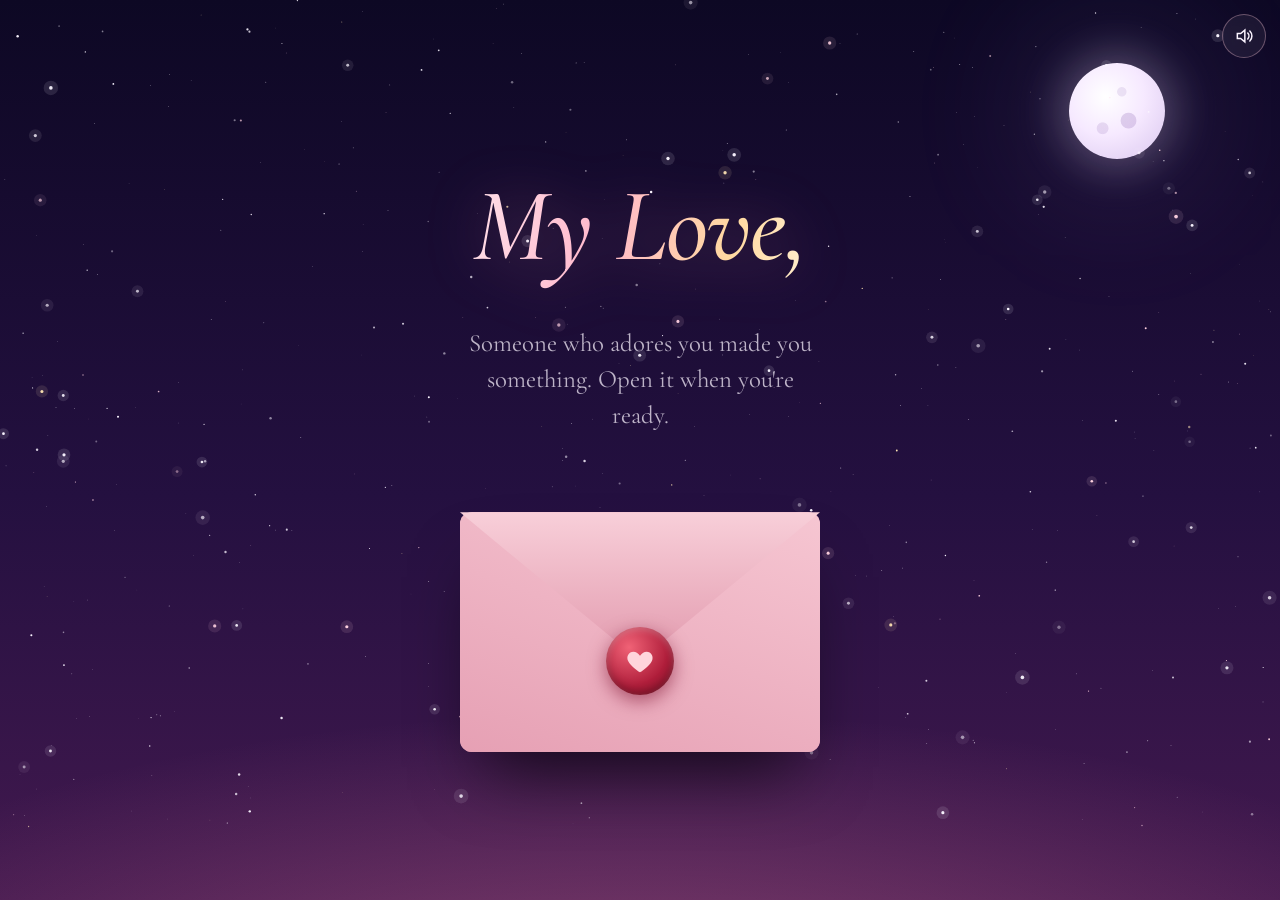
==== commit 75ad4da2: "Add brown noise function and adjust puff behavior" ====
--- a/Happie Burday/index.html
+++ b/Happie Burday/index.html
@@ -377,23 +377,30 @@
   for(let i=0;i<d.length;i++) d[i]=(Math.random()*2-1)*Math.pow(1-i/d.length,shape);
   const s=actx.createBufferSource(); s.buffer=buf; return s;
 }
+function brown(len){ // soft, deep "breath" noise
+  const buf=actx.createBuffer(1,Math.floor(actx.sampleRate*len),actx.sampleRate), d=buf.getChannelData(0); let l=0;
+  for(let i=0;i<d.length;i++){ l=(l+.02*(Math.random()*2-1))/1.02; d[i]=l*3.5; }
+  const s=actx.createBufferSource(); s.buffer=buf; return s;
+}
+let candleNote=0;
 function puff(){
   if(!actx) return; const t=actx.currentTime+.01;
-  // 1. breath: soft airy whoosh that rises then fades, pitch sliding down like air leaving the lips
-  const b=noise(.7,.5), bp=actx.createBiquadFilter(), lp=actx.createBiquadFilter(), bg=actx.createGain();
-  bp.type="bandpass"; bp.Q.value=.7; bp.frequency.setValueAtTime(1500,t); bp.frequency.exponentialRampToValueAtTime(420,t+.55);
-  lp.type="lowpass"; lp.frequency.value=3200;
-  bg.gain.setValueAtTime(0,t); bg.gain.linearRampToValueAtTime(.26,t+.06); bg.gain.exponentialRampToValueAtTime(.0008,t+.6);
-  b.connect(bp); bp.connect(lp); lp.connect(bg); bg.connect(master); b.start(t);
-  // 2. the flame snuffing out: a tiny bright "fft"
-  const f=noise(.14,2), hp=actx.createBiquadFilter(), fg=actx.createGain();
-  hp.type="highpass"; hp.frequency.value=2800; fg.gain.setValueAtTime(.09,t+.14); fg.gain.exponentialRampToValueAtTime(.0008,t+.28);
-  f.connect(hp); hp.connect(fg); fg.connect(master); f.start(t+.14);
-  // 3. a faint low wisp as the smoke lifts
-  const o=actx.createOscillator(), og=actx.createGain();
-  o.type="sine"; o.frequency.setValueAtTime(190,t+.14); o.frequency.exponentialRampToValueAtTime(70,t+.45);
-  og.gain.setValueAtTime(0,t+.14); og.gain.linearRampToValueAtTime(.035,t+.17); og.gain.exponentialRampToValueAtTime(.0008,t+.48);
-  o.connect(og); og.connect(master); o.start(t+.14); o.stop(t+.5);
+  // 1. a gentle human "whooo" breath
+  const b=brown(.9), lp=actx.createBiquadFilter(), bg=actx.createGain();
+  lp.type="lowpass"; lp.frequency.setValueAtTime(700,t); lp.frequency.linearRampToValueAtTime(1100,t+.12); lp.frequency.exponentialRampToValueAtTime(380,t+.7);
+  bg.gain.setValueAtTime(0,t); bg.gain.linearRampToValueAtTime(.55,t+.1); bg.gain.setValueAtTime(.55,t+.22); bg.gain.exponentialRampToValueAtTime(.001,t+.75);
+  b.connect(lp); lp.connect(bg); bg.connect(master); b.start(t);
+  // 2. the flame fluttering and dying: low noise shaken by a fast tremolo
+  const f=brown(.3), flp=actx.createBiquadFilter(), fg=actx.createGain(), trem=actx.createGain(), lfo=actx.createOscillator(), lfoAmt=actx.createGain();
+  flp.type="lowpass"; flp.frequency.value=420;
+  lfo.frequency.setValueAtTime(34,t+.12); lfo.frequency.linearRampToValueAtTime(14,t+.38); lfoAmt.gain.value=.5; trem.gain.value=.5;
+  lfo.connect(lfoAmt); lfoAmt.connect(trem.gain);
+  fg.gain.setValueAtTime(0,t+.12); fg.gain.linearRampToValueAtTime(.45,t+.15); fg.gain.exponentialRampToValueAtTime(.001,t+.42);
+  f.connect(flp); flp.connect(trem); trem.connect(fg); fg.connect(master); f.start(t+.12); lfo.start(t+.12); lfo.stop(t+.45);
+  // 3. a soft magical twinkle, one note higher for each candle
+  const scale=[523.25,587.33,659.25,783.99,880,1046.5,1174.66,1318.5,1568];
+  const n=scale[candleNote++%scale.length], tt=t+.28;
+  tone(n,tt,1.4,.09,"sine"); tone(n*2,tt,.7,.03,"sine"); tone(n*3,tt+.02,.35,.012,"sine");
 }
 let lastBoom=0;
 function boom(){
@@ -713,7 +720,7 @@
 $("#replaySong").addEventListener("click",()=>{ playSong(); confettiBurst(); launch(W/2,H*.12,345,"heart"); });
 $("#restart").addEventListener("click",()=>{
   clearInterval(fwTimer); scatterFormers();
-  wished=false; buildCandles(); opened.clear(); $("#field").innerHTML="";
+  wished=false; candleNote=0; buildCandles(); opened.clear(); $("#field").innerHTML="";
   $("#cakeTitle").textContent="Make a wish first.";
   $("#cakeHint").textContent="Then blow out the candles. Tap each flame, or blow into your microphone.";
   $("#micBtn").textContent="Blow with my breath"; $("#micBtn").style.visibility="";
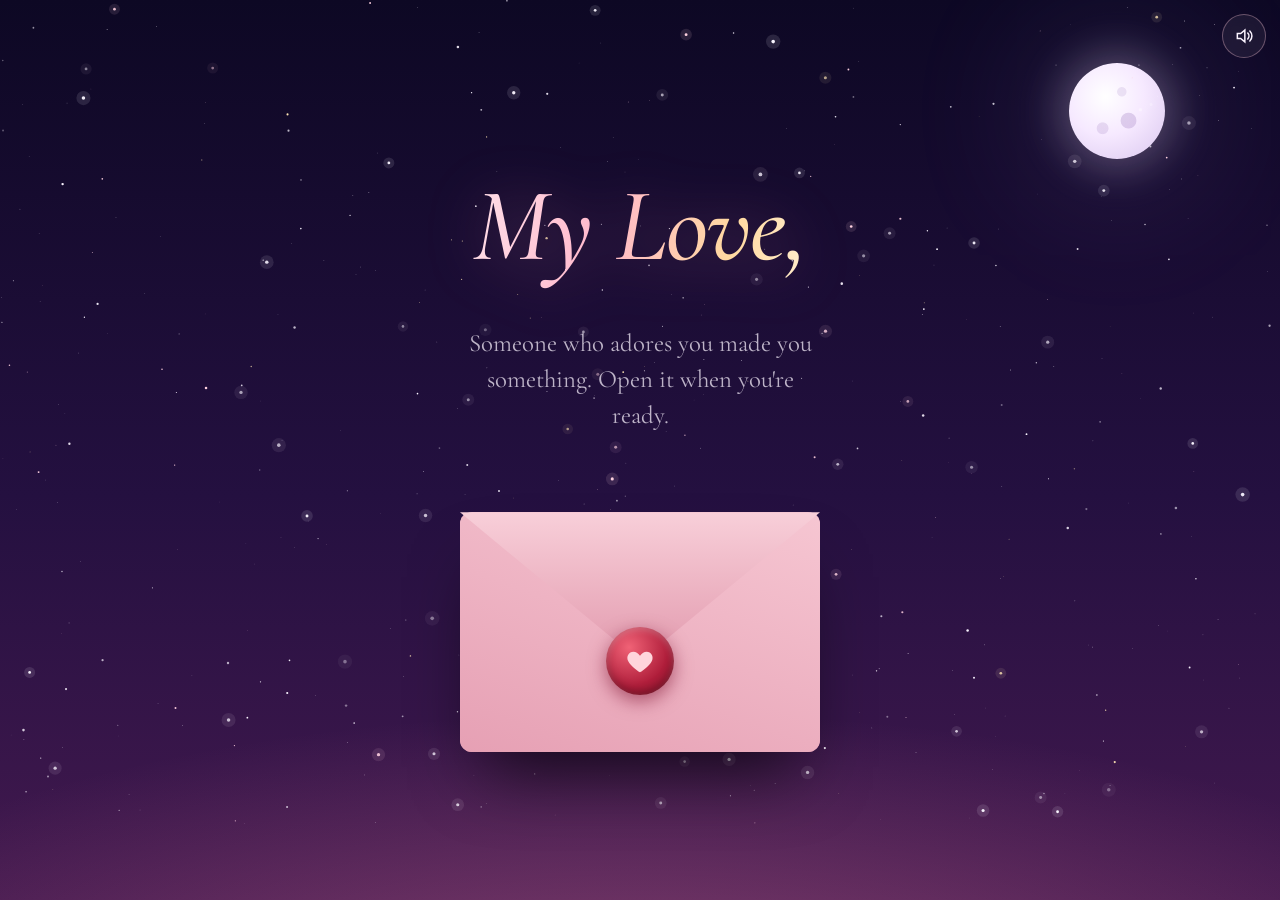
==== commit 412c2b00: "Add files via upload" ====
--- a/Happie Burday/index.html
+++ b/Happie Burday/index.html
@@ -7,228 +7,7 @@
 <link rel="preconnect" href="https://fonts.googleapis.com">
 <link rel="preconnect" href="https://fonts.gstatic.com" crossorigin>
 <link href="https://fonts.googleapis.com/css2?family=Caveat:wght@500;600&family=Cormorant+Garamond:ital,wght@0,400;0,500;0,600;1,400;1,500;1,600&display=swap" rel="stylesheet">
-<style>
-/* Personal details live in the CONFIG block inside the script at the bottom. */
-:root{
-  --night-top:#0D0824;
-  --night-mid:#241040;
-  --night-low:#43194F;
-  --blush:#FF9DB5;
-  --rose:#E0485F;
-  --amber:#FFB347;
-  --moon:#FBF4FF;
-  --ink:#5A1F3C;
-  --paper:#FFF8F2;
-  --text:#FBF4FF;
-  --muted:rgba(251,244,255,.72);
-  --serif:"Cormorant Garamond", "Iowan Old Style", Georgia, "Times New Roman", serif;
-  --hand:"Caveat", "Segoe Print", "Bradley Hand", cursive;
-  box-sizing:border-box;
-  padding-top:env(safe-area-inset-top,0px);
-  padding-bottom:env(safe-area-inset-bottom,0px);
-}
-@media (prefers-color-scheme: dark){ :root:not([data-theme="light"]){ --text:#FBF4FF; --muted:rgba(251,244,255,.72); } }
-:root[data-theme="dark"]{ --text:#FBF4FF; --muted:rgba(251,244,255,.72); }
-*,*::before,*::after{box-sizing:inherit}
-html{height:100%;scroll-padding-top:env(safe-area-inset-top,0px)}
-body{
-  margin:0;height:100%;overflow:hidden;color:var(--text);font-family:var(--serif);
-  background:
-    radial-gradient(120% 60% at 50% 115%, rgba(255,140,170,.35), transparent 60%),
-    linear-gradient(180deg,var(--night-top) 0%,var(--night-mid) 55%,var(--night-low) 100%);
-  background-color:var(--night-top);
-  -webkit-font-smoothing:antialiased;
-  -webkit-tap-highlight-color:transparent;
-}
-canvas{position:fixed;inset:0;pointer-events:none}
-#sky{z-index:0}
-#fx{z-index:3}
-#confetti{z-index:6}
-.moon{
-  position:fixed;z-index:0;top:calc(env(safe-area-inset-top,0px) + 7%);right:9%;
-  width:clamp(52px,9vw,96px);aspect-ratio:1;border-radius:50%;
-  background:radial-gradient(circle at 38% 35%,#fff 0%,#F6E9FF 45%,#D9C6EE 100%);
-  box-shadow:0 0 40px 10px rgba(246,233,255,.25),0 0 140px 40px rgba(200,170,255,.12);
-}
-.moon::after{content:"";position:absolute;inset:0;border-radius:50%;
-  background:radial-gradient(circle at 62% 60%,rgba(170,140,200,.35) 0 9%,transparent 10%),
-             radial-gradient(circle at 35% 68%,rgba(170,140,200,.25) 0 6%,transparent 7%),
-             radial-gradient(circle at 55% 30%,rgba(170,140,200,.2) 0 5%,transparent 6%)}
-
-/* ---------- scenes ---------- */
-.scene{
-  position:fixed;inset:0;z-index:4;display:flex;flex-direction:column;align-items:center;justify-content:center;
-  text-align:center;gap:1.4rem;
-  padding:calc(env(safe-area-inset-top,0px) + 28px) 22px calc(env(safe-area-inset-bottom,0px) + 28px);
-  opacity:0;visibility:hidden;transform:scale(1.04);filter:blur(6px);
-  transition:opacity 1s ease,transform 1.2s cubic-bezier(.2,.8,.2,1),filter 1s ease,visibility 0s 1s;
-}
-.scene.active{opacity:1;visibility:visible;transform:none;filter:none;transition:opacity 1s ease .25s,transform 1.2s cubic-bezier(.2,.8,.2,1) .25s,filter 1s ease .25s,visibility 0s}
-h1,h2,p{margin:0}
-.display{font-style:italic;font-weight:500;font-size:clamp(3rem,11vw,6.5rem);line-height:1.5em;letter-spacing:-.01em;
-  background:linear-gradient(100deg,#FFE3EC 0%,#FFB8CB 40%,#FFD9A0 75%,#FFF1D6 100%);-webkit-background-clip:text;background-clip:text;color:transparent;
-  filter:drop-shadow(0 4px 30px rgba(255,150,180,.35));padding:0 .08em}
-.lede{font-size:clamp(1.2rem,3.6vw,1.55rem);line-height:1.45;color:var(--muted);max-width:30ch}
-.btn{
-  font:italic 500 1.3rem/1 var(--serif);color:var(--text);cursor:pointer;
-  padding:.85rem 1.7rem;border-radius:999px;border:1px solid rgba(255,200,215,.45);
-  background:rgba(255,255,255,.07);backdrop-filter:blur(8px);-webkit-backdrop-filter:blur(8px);
-  box-shadow:inset 0 1px 0 rgba(255,255,255,.15);
-  transition:background .3s,box-shadow .3s,transform .2s;
-}
-.btn:hover{background:rgba(255,255,255,.13);box-shadow:0 0 30px 2px rgba(255,157,181,.35),inset 0 1px 0 rgba(255,255,255,.2)}
-.btn:active{transform:scale(.97)}
-:focus-visible{outline:2px solid var(--amber);outline-offset:4px}
-.reveal{opacity:0;pointer-events:none;transform:translateY(10px);transition:opacity .9s ease,transform .9s ease}
-.reveal.show{opacity:1;pointer-events:auto;transform:none}
-.row{display:flex;gap:.8rem;flex-wrap:wrap;justify-content:center}
-
-#mute{
-  position:fixed;z-index:9;top:calc(env(safe-area-inset-top,0px) + 14px);right:14px;
-  width:44px;height:44px;border-radius:50%;border:1px solid rgba(255,200,215,.35);background:rgba(255,255,255,.06);
-  color:var(--text);cursor:pointer;display:grid;place-items:center;backdrop-filter:blur(6px);-webkit-backdrop-filter:blur(6px)
-}
-#mute svg{width:20px;height:20px}
-#mute .off{display:none}#mute[aria-pressed="true"] .on{display:none}#mute[aria-pressed="true"] .off{display:block}
-
-/* ---------- 1. envelope ---------- */
-.envelope{position:relative;width:min(360px,80vw);aspect-ratio:3/2;perspective:1000px;margin-top:3.5rem;animation:bob 4.5s ease-in-out infinite}
-.env-back{position:absolute;inset:0;border-radius:12px;background:linear-gradient(160deg,#F4BCCA,#D98BA3);box-shadow:0 40px 70px -25px rgba(0,0,0,.7)}
-.env-card{
-  position:absolute;left:7%;right:7%;top:7%;bottom:7%;z-index:2;border-radius:6px;background:var(--paper);
-  display:flex;flex-direction:column;align-items:center;justify-content:flex-start;padding-top:12%;
-  color:var(--ink);box-shadow:0 2px 8px rgba(90,31,60,.15);
-  transition:transform 1.2s cubic-bezier(.2,.9,.2,1) .55s;
-}
-.env-card b{font:italic 600 clamp(1.3rem,5vw,1.8rem)/1.1 var(--serif)}
-.env-card span{font:500 1.35rem var(--hand);color:#A0476B;margin-top:.3rem}
-.env-pocket{position:absolute;inset:0;z-index:3;border-radius:12px;background:linear-gradient(20deg,#E6A0B4,#F6C6D2);clip-path:polygon(0 0,50% 54%,100% 0,100% 100%,0 100%)}
-.env-flap{position:absolute;left:0;right:0;top:0;height:62%;z-index:4;background:linear-gradient(180deg,#F8CFD9,#E29AAE);
-  clip-path:polygon(0 0,100% 0,50% 100%);transform-origin:top center;transition:transform .8s cubic-bezier(.5,0,.3,1),z-index 0s .4s}
-.seal{
-  position:absolute;left:50%;top:62%;z-index:5;width:68px;height:68px;margin:-34px 0 0 -34px;border-radius:50%;border:0;cursor:pointer;
-  background:radial-gradient(circle at 34% 30%,#F06276,#B01E3B 60%,#7C0F26);color:#FFD5DC;
-  box-shadow:0 6px 18px rgba(120,10,40,.55),inset 0 -4px 8px rgba(0,0,0,.25),inset 0 3px 6px rgba(255,255,255,.25);
-  display:grid;place-items:center;transition:transform .45s ease,opacity .45s ease;animation:sealPulse 2.2s ease-in-out infinite
-}
-.seal svg{width:30px;height:30px}
-.envelope.open{animation:none}
-.envelope.open .seal{transform:scale(0) rotate(60deg);opacity:0;animation:none}
-.envelope.open .env-flap{transform:rotateX(180deg);z-index:1}
-.envelope.open .env-card{transform:translateY(-58%)}
-@keyframes bob{50%{transform:translateY(-10px) rotate(-1deg)}}
-@keyframes sealPulse{50%{box-shadow:0 6px 30px rgba(240,98,118,.8),inset 0 -4px 8px rgba(0,0,0,.25),inset 0 3px 6px rgba(255,255,255,.25)}}
-
-/* ---------- 2. cake ---------- */
-.cake-wrap{position:relative;width:min(320px,76vw);--lit:1;margin-top:1rem}
-.cake-wrap::before{content: "";position: absolute;right: 50%;top: 0px;width: 260%;height: 260px;transform: translateX(-50%);pointer-events: none;background: radial-gradient(ellipse at 50% 30%, rgba(255, 180, 90, .32), transparent 60%);
-opacity: var(--lit);transition: opacity .6s;rotate: -180deg;}
-.candles{position:relative;z-index:2;display:flex;justify-content:center;align-items:flex-end;gap:clamp(12px,3.4vw,20px);height:92px;margin-bottom:-8px}
-.candle{position:relative;width:12px;height:54px;padding:0;border:0;border-radius:3px 3px 1px 1px;cursor:pointer;
-  background:repeating-linear-gradient(135deg,#FFF 0 6px,#9ED8EA 6px 12px);box-shadow:inset -3px 0 0 rgba(0,0,0,.08)}
-.candle:nth-child(3n+2){background:repeating-linear-gradient(135deg,#FFF 0 6px,#F7A9C0 6px 12px)}
-.candle:nth-child(3n){background:repeating-linear-gradient(135deg,#FFF 0 6px,#FFD98A 6px 12px)}
-.candle::before{content:"";position:absolute;inset:-40px -10px -6px}
-.candle::after{content:"";position:absolute;left:50%;top:-7px;width:2px;height:8px;margin-left:-1px;background:#3a2a2a;border-radius:1px}
-.flame{position:absolute;left:50%;bottom:calc(100% + 4px);width:15px;height:28px;margin-left:-7.5px;border-radius:50% 50% 50% 50%/60% 60% 40% 40%;
-  background:radial-gradient(ellipse at 50% 78%,#fff 0 18%,#FFE38A 34%,#FFA23A 62%,rgba(255,90,40,0) 72%);
-  transform-origin:50% 92%;animation:flicker var(--f,.16s) ease-in-out infinite alternate;
-  filter:drop-shadow(0 0 6px #FFB347) drop-shadow(0 0 18px rgba(255,150,60,.75));transition:opacity .35s,transform .35s}
-.candles.wind .flame{animation:none;transform:skewX(-24deg) scaleY(.75)}
-.candle.out .flame{opacity:0;transform:scale(.1) translateY(8px);animation:none}
-.smoke{position:absolute;left:50%;bottom:100%;width:8px;height:8px;border-radius:50%;background:rgba(225,220,240,.65);filter:blur(3px);opacity:0}
-.candle.out .smoke{animation:smoke 1.8s ease-out forwards}
-@keyframes flicker{0%{transform:scaleY(1) skewX(0)}50%{transform:scaleY(1.1) skewX(3deg)}100%{transform:scaleY(.94) skewX(-3deg)}}
-@keyframes smoke{0%{opacity:.85;transform:translate(-50%,0) scale(1)}100%{opacity:0;transform:translate(-20%,-80px) scale(4.5)}}
-.cake{display:flex;flex-direction:column;align-items:center}
-.tier{position:relative;border-radius:14px 14px 10px 10px;
-  background:
-    radial-gradient(circle at 18% 62%,#FFE38A 0 2px,transparent 3px),radial-gradient(circle at 34% 80%,#9ED8EA 0 2px,transparent 3px),
-    radial-gradient(circle at 52% 58%,#fff 0 2px,transparent 3px),radial-gradient(circle at 70% 76%,#FFE38A 0 2px,transparent 3px),
-    radial-gradient(circle at 86% 60%,#9ED8EA 0 2px,transparent 3px),
-    linear-gradient(90deg,#D96C8B,#F2A4B8 30%,#FBCFD9 50%,#F1A0B5 72%,#C85C7C)}
-.tier.top{width:62%;height:76px;z-index:1}
-.tier.bottom{width:100%;height:104px;margin-top:-2px}
-.icing{position:absolute;left:-3px;right:-3px;top:-6px;height:24px;border-radius:14px 14px 4px 4px;background:linear-gradient(#FFFFFF,#FFEFF3)}
-.icing::after{content:"";position:absolute;left:0;right:0;top:100%;height:20px;background:radial-gradient(ellipse 9px 14px at 50% 0,#FFEFF3 98%,transparent) 0 0/22px 20px repeat-x}
-.plate{width:120%;height:18px;margin-top:-6px;border-radius:50%;background:linear-gradient(#F2ECFB,#A99DD0);box-shadow:0 22px 34px -12px rgba(0,0,0,.7)}
-.cake-note{font-size:1.15rem;color:var(--muted);min-height:1.5em}
-
-/* ---------- 3. sky name ---------- */
-#sky-scene{justify-content:space-between}
-.whisper{font-style:italic;font-size:1.15rem;color:var(--muted)}
-
-/* ---------- 4. letter ---------- */
-.paper{
-  position:relative;width:min(560px,92vw);max-height:72vh;overflow:auto;text-align:left;cursor:pointer;
-  padding:clamp(1.6rem,5vw,2.8rem);border-radius:4px;color:var(--ink);
-  background:
-    repeating-linear-gradient(180deg,transparent 0 2.05rem,rgba(160,71,107,.13) 2.05rem calc(2.05rem + 1px)),
-    linear-gradient(135deg,#FFFBF6,#FBEFE6);
-  box-shadow:0 50px 90px -30px rgba(0,0,0,.8),0 0 0 1px rgba(255,255,255,.4) inset;
-  transform:rotate(-1.2deg);
-}
-.paper h2{font:600 2.2rem/1 var(--hand);color:#A0476B;margin-bottom:.6rem}
-#letterBody{font:500 clamp(1.35rem,4vw,1.6rem)/2.05rem var(--hand);white-space:pre-wrap;min-height:6em}
-#letterBody.typing::after{content:"";display:inline-block;width:2px;height:1.2em;margin-left:2px;vertical-align:-.2em;background:#A0476B;animation:blink .8s steps(1) infinite}
-.sign{font:600 1.8rem var(--hand);color:#A0476B;text-align:right;margin-top:.8rem;opacity:0;transition:opacity 1s}
-.sign.show{opacity:1}
-@keyframes blink{50%{opacity:0}}
-
-/* ---------- 5. lanterns ---------- */
-#lantern-scene{justify-content:flex-start;padding-top:calc(env(safe-area-inset-top,0px) + 70px)}
-.lantern-head{position:relative;z-index:2;display:flex;flex-direction:column;gap:.6rem;align-items:center;pointer-events:none}
-.lantern-head h2{font:italic 500 clamp(1.9rem,6vw,3rem)/1.05 var(--serif);max-width:18ch}
-.field{position:absolute;inset:0;overflow:hidden}
-.lantern{position:absolute;bottom:-100px;left:var(--x);width:48px;height:64px;padding:0;border:0;background:none;cursor:pointer;
-  animation:rise var(--dur) linear var(--delay) infinite}
-.lantern::before{content:"";position:absolute;inset:-18px}
-.lantern .body{position:absolute;inset:0;border-radius:42% 42% 30% 30%/34% 34% 22% 22%;animation:sway 3.6s ease-in-out infinite alternate;
-  background:radial-gradient(ellipse at 50% 72%,#FFF4CC 0%,#FFC565 34%,#F07A35 78%,#C9502A 100%);
-  box-shadow:0 0 26px 6px rgba(255,170,70,.5),0 0 90px 24px rgba(255,120,60,.22);transition:background .6s,box-shadow .6s}
-.lantern .body::before{content:"";position:absolute;left:18%;right:18%;top:-3px;height:6px;border-radius:3px;background:#7A3A22}
-.lantern .body::after{content:"";position:absolute;left:30%;right:30%;bottom:-2px;height:4px;border-radius:2px;background:#7A3A22}
-.lantern.opened .body{background:radial-gradient(ellipse at 50% 72%,#FFF0F5 0%,#FFB3C8 40%,#E0587A 85%);
-  box-shadow:0 0 26px 6px rgba(255,150,190,.55),0 0 90px 24px rgba(255,110,160,.25)}
-.lantern:not(.opened) .body{
-  background:radial-gradient(ellipse at 50% 70%,#FFFFFF 0%,#FFF1B8 18%,#FFCB6B 42%,#F5853A 78%,#D2582A 100%);
-  animation:sway 3.6s ease-in-out infinite alternate,glow 2.2s ease-in-out infinite alternate;filter:brightness(1.12) saturate(1.15)}
-.lantern:not(.opened)::after{content:"";position:absolute;left:50%;top:50%;width:230px;height:230px;margin:-115px 0 0 -115px;border-radius:50%;
-  z-index:-1;pointer-events:none;mix-blend-mode:screen;background:radial-gradient(circle,rgba(255,200,110,.38) 0%,rgba(255,150,70,.16) 35%,transparent 68%);
-  animation:halo 2.2s ease-in-out infinite alternate}
-.lantern .core{position:absolute;left:50%;bottom:16%;width:16px;height:22px;margin-left:-8px;border-radius:50% 50% 45% 45%/60% 60% 40% 40%;
-  background:radial-gradient(ellipse at 50% 70%,#fff 0 25%,#FFF3B0 45%,rgba(255,200,90,0) 72%);filter:blur(1px);
-  animation:coreFlicker .5s ease-in-out infinite alternate}
-.lantern.opened .core{display:none}
-.lantern.opened .body{filter:brightness(.92)}
-@keyframes glow{
-  from{box-shadow:0 0 16px 4px rgba(255,200,100,.7),0 0 55px 16px rgba(255,150,60,.4),0 0 120px 40px rgba(255,120,60,.16)}
-  to{box-shadow:0 0 30px 9px rgba(255,220,130,.95),0 0 95px 30px rgba(255,160,70,.55),0 0 190px 64px rgba(255,120,60,.28)}}
-@keyframes halo{from{opacity:.65;transform:scale(.9)}to{opacity:1;transform:scale(1.08)}}
-@keyframes coreFlicker{from{opacity:.8;transform:scaleY(.92)}to{opacity:1;transform:scaleY(1.08)}}
-.lantern .body span{position:absolute;inset:0;display:grid;place-items:center;color:#fff;font-size:1.1rem;opacity:0;transition:opacity .5s}
-.lantern.opened .body span{opacity:1}
-@keyframes rise{from{transform:translateY(0) scale(var(--s))}to{transform:translateY(calc(-100vh - 220px)) scale(var(--s))}}
-@keyframes sway{from{transform:translateX(-8px) rotate(-4deg)}to{transform:translateX(8px) rotate(4deg)}}
-.lantern-foot{position:absolute;left:0;right:0;bottom:calc(env(safe-area-inset-bottom,0px) + 28px);z-index:2;display:flex;justify-content:center}
-.reason{position:fixed;inset:0;z-index:8;display:grid;place-items:center;padding:24px;background:rgba(13,8,36,.55);
-  backdrop-filter:blur(6px);-webkit-backdrop-filter:blur(6px);opacity:0;visibility:hidden;transition:opacity .5s,visibility 0s .5s;cursor:pointer;text-align:center}
-.reason.show{opacity:1;visibility:visible;transition:opacity .5s}
-.reason-card{max-width:26ch;font:italic 500 clamp(1.8rem,6vw,2.8rem)/1.2 var(--serif);color:#FFF1E0;
-  text-shadow:0 0 30px rgba(255,180,90,.6);transform:translateY(20px) scale(.96);transition:transform .7s cubic-bezier(.2,.9,.2,1)}
-.reason.show .reason-card{transform:none}
-.reason small{display:block;margin-top:1.4rem;font-size:1rem;font-style:normal;color:var(--muted);text-shadow:none}
-
-/* ---------- 6. finale ---------- */
-#finale{justify-content:flex-end;gap:1rem}
-#finale .display{font-size:clamp(2.4rem,8.5vw,5rem)}
-
-@media (prefers-reduced-motion: reduce){
-  .envelope,.seal,.flame,.lantern .body,.lantern .core,.lantern::after{animation:none!important}
-  .lantern:not(.opened) .body{box-shadow:0 0 28px 8px rgba(255,215,125,.9),0 0 90px 28px rgba(255,160,70,.5)}
-  .lantern{animation:none;bottom:auto;top:calc(34% + var(--row) * 90px)}
-}
-</style>
+<link rel="stylesheet" href="css/style.css">
 </head>
 <body>
 <div class="moon" aria-hidden="true"></div>
@@ -311,426 +90,7 @@
   </div>
 </section>
 
-<script>
-/* =====================================================================
-   PERSONALISE HERE
-   Or add to the link:  ?name=Priya&from=Arjun
-   ===================================================================== */
-const CONFIG = {
-  name: "My Love",          // her name
-  from: "Yours",            // your name
-  candles: 5,               // 1 to 9
-  letter:
-`Happy birthday, my favourite person.
-
-I tried to find a gift big enough for what you mean to me, and nothing in any shop came close. So I built you this instead, one line at a time, thinking about you the whole way.
-
-You make ordinary days feel like the best part of a movie. You laugh at my worst jokes, you make my world softer and brighter, and you make me want to be better without ever asking me to.
-
-Today is all about you. I hope this year gives back even a little of the joy you give everyone around you.
-
-I love you. Today, and every day after.`,
-  reasons: [
-    "The way your laugh fills an entire room.",
-    "You notice the little things nobody else does.",
-    "You make my bad days shorter and my good days better.",
-    "Your kindness, even when no one is watching.",
-    "The way you look at me when you think I'm not paying attention.",
-    "You're my favourite person to do absolutely nothing with.",
-    "You believe in me more than I believe in myself.",
-    "Every plan I make for the future has you in it."
-  ]
-};
-
-const qs = new URLSearchParams(location.search);
-const NAME = (qs.get("name") || CONFIG.name).trim();
-const FROM = (qs.get("from") || CONFIG.from).trim();
-const REDUCE = matchMedia("(prefers-reduced-motion: reduce)").matches;
-const $ = s => document.querySelector(s);
-const rand = (a=1,b) => b===undefined ? Math.random()*a : a + Math.random()*(b-a);
-document.title = `Happy Birthday, ${NAME}`;
-document.querySelectorAll("[data-name]").forEach(el => el.textContent = NAME + ",");
-
-/* ================= AUDIO (synthesized, no files) ================= */
-let actx=null, master=null, muted=false;
-function initAudio(){
-  if(actx){ if(actx.state==="suspended") actx.resume(); return; }
-  try{
-    actx = new (window.AudioContext||window.webkitAudioContext)();
-    master = actx.createGain(); master.gain.value = .55;
-    const comp = actx.createDynamicsCompressor(); master.connect(comp); comp.connect(actx.destination);
-  }catch(e){ actx=null; }
-}
-function tone(freq,t,dur,vol=.2,type="triangle"){
-  if(!actx) return;
-  const o=actx.createOscillator(), g=actx.createGain();
-  o.type=type; o.frequency.value=freq;
-  g.gain.setValueAtTime(0,t); g.gain.linearRampToValueAtTime(vol,t+.012); g.gain.exponentialRampToValueAtTime(.0008,t+dur);
-  o.connect(g); g.connect(master); o.start(t); o.stop(t+dur+.05);
-}
-function chime(){
-  if(!actx) return; const t=actx.currentTime;
-  [1046.5,1318.5,1568,2093].forEach((f,i)=>{ tone(f,t+i*.09,1.6,.09,"sine"); tone(f*2,t+i*.09,.6,.02,"sine"); });
-}
-function noise(len,shape){
-  const buf=actx.createBuffer(1,Math.floor(actx.sampleRate*len),actx.sampleRate), d=buf.getChannelData(0);
-  for(let i=0;i<d.length;i++) d[i]=(Math.random()*2-1)*Math.pow(1-i/d.length,shape);
-  const s=actx.createBufferSource(); s.buffer=buf; return s;
-}
-function brown(len){ // soft, deep "breath" noise
-  const buf=actx.createBuffer(1,Math.floor(actx.sampleRate*len),actx.sampleRate), d=buf.getChannelData(0); let l=0;
-  for(let i=0;i<d.length;i++){ l=(l+.02*(Math.random()*2-1))/1.02; d[i]=l*3.5; }
-  const s=actx.createBufferSource(); s.buffer=buf; return s;
-}
-let candleNote=0;
-function puff(){
-  if(!actx) return; const t=actx.currentTime+.01;
-  // 1. a gentle human "whooo" breath
-  const b=brown(.9), lp=actx.createBiquadFilter(), bg=actx.createGain();
-  lp.type="lowpass"; lp.frequency.setValueAtTime(700,t); lp.frequency.linearRampToValueAtTime(1100,t+.12); lp.frequency.exponentialRampToValueAtTime(380,t+.7);
-  bg.gain.setValueAtTime(0,t); bg.gain.linearRampToValueAtTime(.55,t+.1); bg.gain.setValueAtTime(.55,t+.22); bg.gain.exponentialRampToValueAtTime(.001,t+.75);
-  b.connect(lp); lp.connect(bg); bg.connect(master); b.start(t);
-  // 2. the flame fluttering and dying: low noise shaken by a fast tremolo
-  const f=brown(.3), flp=actx.createBiquadFilter(), fg=actx.createGain(), trem=actx.createGain(), lfo=actx.createOscillator(), lfoAmt=actx.createGain();
-  flp.type="lowpass"; flp.frequency.value=420;
-  lfo.frequency.setValueAtTime(34,t+.12); lfo.frequency.linearRampToValueAtTime(14,t+.38); lfoAmt.gain.value=.5; trem.gain.value=.5;
-  lfo.connect(lfoAmt); lfoAmt.connect(trem.gain);
-  fg.gain.setValueAtTime(0,t+.12); fg.gain.linearRampToValueAtTime(.45,t+.15); fg.gain.exponentialRampToValueAtTime(.001,t+.42);
-  f.connect(flp); flp.connect(trem); trem.connect(fg); fg.connect(master); f.start(t+.12); lfo.start(t+.12); lfo.stop(t+.45);
-  // 3. a soft magical twinkle, one note higher for each candle
-  const scale=[523.25,587.33,659.25,783.99,880,1046.5,1174.66,1318.5,1568];
-  const n=scale[candleNote++%scale.length], tt=t+.28;
-  tone(n,tt,1.4,.09,"sine"); tone(n*2,tt,.7,.03,"sine"); tone(n*3,tt+.02,.35,.012,"sine");
-}
-let lastBoom=0;
-function boom(){
-  if(!actx) return; const t=actx.currentTime; if(t-lastBoom<.12) return; lastBoom=t;
-  const s=noise(1.1,3), f=actx.createBiquadFilter(), g=actx.createGain();
-  f.type="lowpass"; f.frequency.setValueAtTime(1800,t); f.frequency.exponentialRampToValueAtTime(120,t+.8);
-  g.gain.value=.16; s.connect(f); f.connect(g); g.connect(master); s.start(t);
-  for(let i=0;i<6;i++) tone(rand(2500,5000),t+.15+rand(.5),.12,.015,"sine");
-}
-function playSong(){
-  initAudio(); if(!actx) return;
-  const N={G4:392,A4:440,B4:493.88,C5:523.25,D5:587.33,E5:659.25,F5:698.46,G5:783.99,C4:261.63,G3:196,F4:349.23};
-  const song=[["G4",.75],["G4",.25],["A4",1],["G4",1],["C5",1],["B4",2],
-              ["G4",.75],["G4",.25],["A4",1],["G4",1],["D5",1],["C5",2],
-              ["G4",.75],["G4",.25],["G5",1],["E5",1],["C5",1],["B4",1],["A4",2],
-              ["F5",.75],["F5",.25],["E5",1],["C5",1],["D5",1],["C5",3]];
-  const bass=[["C4",3],["G3",3],["G3",3],["C4",3],["C4",3],["F4",3],["C4",1.5],["G3",1.5],["C4",3]];
-  const beat=.44; let t=actx.currentTime+.15, bt=t+beat;
-  song.forEach(([n,b])=>{ tone(N[n],t,b*beat*1.7+.35,.2,"triangle"); tone(N[n]*2,t,b*beat*.9+.2,.045,"sine"); t+=b*beat; });
-  bass.forEach(([n,b])=>{ tone(N[n]/2,bt,b*beat+.2,.1,"sine"); tone(N[n],bt+beat,b*beat*.6,.03,"sine"); bt+=b*beat; });
-}
-$("#mute").addEventListener("click",()=>{
-  muted=!muted; $("#mute").setAttribute("aria-pressed",muted); $("#mute").setAttribute("aria-label",muted?"Turn sound on":"Mute sound");
-  if(master) master.gain.value = muted ? 0 : .55;
-});
-
-/* ================= CANVASES ================= */
-const sky=$("#sky"), sctx=sky.getContext("2d");
-const fx=$("#fx"), fctx=fx.getContext("2d");
-const cf=$("#confetti"), cctx=cf.getContext("2d");
-let W=0,H=0,DPR=1, stars=[], shooters=[], px=0, py=0, current="intro";
-const rockets=[], sparks=[], confetti=[]; let formers=[];
-function resize(){
-  DPR=Math.min(window.devicePixelRatio||1,2); W=innerWidth; H=innerHeight;
-  [sky,fx,cf].forEach(c=>{ c.width=W*DPR; c.height=H*DPR; c.style.width=W+"px"; c.style.height=H+"px"; });
-  [sctx,fctx,cctx].forEach(c=>c.setTransform(DPR,0,0,DPR,0,0));
-  stars=[]; const n=Math.round(W*H/2300);
-  for(let i=0;i<n;i++) stars.push({x:rand(W),y:rand(H*.92),r:Math.pow(Math.random(),3)*1.6+.25,p:rand(6.28),s:rand(.6,2.4),d:rand(.2,1),
-    c:Math.random()<.15?"255,210,225":Math.random()<.1?"255,230,180":"250,245,255"});
-  if(current==="sky-scene" && formers.length && formers[0].mode==="form") buildText(false);
-}
-addEventListener("resize",()=>{ clearTimeout(resize.t); resize.t=setTimeout(resize,150); });
-addEventListener("pointermove",e=>{
-  px=(e.clientX/W-.5); py=(e.clientY/H-.5);
-  if(e.pointerType==="mouse" && !REDUCE && Math.random()<.7) sparks.push(mkSpark(e.clientX,e.clientY,rand(-.6,.6),rand(-.8,.2),rand(320,400)%360,40,.02,.96,1.4));
-});
-
-function drawSky(t){
-  sctx.clearRect(0,0,W,H);
-  for(const s of stars){
-    const a=.35+.65*Math.abs(Math.sin(t*s.s+s.p)), x=s.x-px*18*s.d, y=s.y-py*12*s.d;
-    sctx.fillStyle=`rgba(${s.c},${a})`; sctx.beginPath(); sctx.arc(x,y,s.r,0,6.283); sctx.fill();
-    if(s.r>1.3){ sctx.fillStyle=`rgba(${s.c},${a*.12})`; sctx.beginPath(); sctx.arc(x,y,s.r*4,0,6.283); sctx.fill(); }
-  }
-  if(!REDUCE && Math.random()<.004) shooters.push({x:rand(W*.2,W),y:rand(H*.4),vx:-rand(7,11),vy:rand(2.5,4.5),life:1});
-  for(let i=shooters.length-1;i>=0;i--){
-    const s=shooters[i]; s.x+=s.vx; s.y+=s.vy; s.life-=.018;
-    const g=sctx.createLinearGradient(s.x,s.y,s.x-s.vx*12,s.y-s.vy*12);
-    g.addColorStop(0,`rgba(255,245,255,${Math.max(0,s.life)})`); g.addColorStop(1,"rgba(255,200,230,0)");
-    sctx.strokeStyle=g; sctx.lineWidth=1.6; sctx.beginPath(); sctx.moveTo(s.x,s.y); sctx.lineTo(s.x-s.vx*12,s.y-s.vy*12); sctx.stroke();
-    if(s.life<=0) shooters.splice(i,1);
-  }
-}
-
-/* ================= FIREWORKS & PARTICLES ================= */
-const G=.07;
-function mkSpark(x,y,vx,vy,hue,max,g=.045,fr=.975,size=1.9,l=66){ return {x,y,vx,vy,hue,life:0,max,g,fr,size,l,tw:Math.random()<.35}; }
-function launch(x=rand(W*.15,W*.85), ty=rand(H*.12,H*.42), hue=rand(360), kind){
-  const dist=Math.max(60,H-ty);
-  rockets.push({x,y:H+10,vx:rand(-.4,.4),vy:-Math.sqrt(2*G*dist),hue,kind:kind||["peony","ring","heart","peony","willow"][Math.floor(rand(5))]});
-}
-function explode(x,y,hue,kind){
-  boom();
-  const n = REDUCE ? 50 : (W<600?80:120);
-  if(kind==="heart"){
-    for(let i=0;i<n;i++){ const t=i/n*6.283, hx=16*Math.pow(Math.sin(t),3), hy=-(13*Math.cos(t)-5*Math.cos(2*t)-2*Math.cos(3*t)-Math.cos(4*t));
-      sparks.push(mkSpark(x,y,hx*.28,hy*.28,(340+rand(-10,15))%360,90,.02,.965,2.1,70)); }
-  } else if(kind==="ring"){
-    for(let i=0;i<n;i++){ const a=i/n*6.283, sp=4.2; sparks.push(mkSpark(x,y,Math.cos(a)*sp,Math.sin(a)*sp,hue+rand(-10,10),80)); }
-    for(let i=0;i<n/2;i++){ const a=rand(6.283), sp=rand(1.5); sparks.push(mkSpark(x,y,Math.cos(a)*sp,Math.sin(a)*sp,50,60,.03,.97,1.4,85)); }
-  } else if(kind==="willow"){
-    for(let i=0;i<n;i++){ const a=rand(6.283), sp=rand(1,4); sparks.push(mkSpark(x,y,Math.cos(a)*sp,Math.sin(a)*sp,40+rand(10),140,.035,.985,1.6,70)); }
-  } else {
-    for(let i=0;i<n;i++){ const a=rand(6.283), sp=rand(.5,5); sparks.push(mkSpark(x,y,Math.cos(a)*sp,Math.sin(a)*sp,(hue+rand(-25,25)+360)%360,rand(60,100))); }
-  }
-  sparks.push(mkSpark(x,y,0,0,hue,12,0,1,26,90));
-}
-function confettiBurst(){
-  const cols=["#FF9DB5","#FFD98A","#9ED8EA","#FFFFFF","#E0485F","#C7B2FF"];
-  const n = REDUCE?60:(W<600?160:260);
-  for(let i=0;i<n;i++){
-    const L=i%2===0;
-    confetti.push({x:L?-10:W+10,y:H*rand(.55,.85),vx:(L?1:-1)*rand(4,12),vy:-rand(6,15),w:rand(6,11),h:rand(3,6),r:rand(6.28),vr:rand(-.25,.25),c:cols[i%cols.length],flip:rand(6.28)});
-  }
-}
-
-function textPoints(){
-  const oc=document.createElement("canvas"); oc.width=W; oc.height=H; const o=oc.getContext("2d",{willReadFrequently:true});
-  o.fillStyle="#fff"; o.textAlign="center"; o.textBaseline="middle";
-  const fit=(txt,max,wt)=>{ o.font=`italic ${wt} ${max}px "Cormorant Garamond", Georgia, serif`; const w=o.measureText(txt).width; return w>W*.86 ? max*W*.86/w : max; };
-  const s1=fit("Happy Birthday",Math.min(W/6.2,120),500), s2=fit(NAME,Math.min(W/3.6,190),600);
-  const top=H*.42-(s1+s2)*.45;
-  o.font=`italic 500 ${s1}px "Cormorant Garamond", Georgia, serif`; o.fillText("Happy Birthday",W/2,top);
-  o.font=`italic 600 ${s2}px "Cormorant Garamond", Georgia, serif`; o.fillText(NAME,W/2,top+s1*.62+s2*.62);
-  const d=o.getImageData(0,0,W,H).data; let gap=W<600?3:4, pts;
-  do{ pts=[]; for(let y=0;y<H;y+=gap) for(let x=0;x<W;x+=gap) if(d[(y*W+x)*4+3]>130) pts.push({x,y}); gap++; }while(pts.length>(W<600?1800:3000));
-  return pts;
-}
-function buildText(fromBursts=true){
-  const pts=textPoints(), centers=[];
-  for(let i=0;i<5;i++) centers.push({x:W*(.15+i*.175),y:H*rand(.2,.45)});
-  formers=pts.map((p,i)=>{ const c=centers[i%5];
-    return {x:fromBursts?c.x+rand(-30,30):p.x, y:fromBursts?c.y+rand(-30,30):p.y, tx:p.x, ty:p.y,
-      hue:(330+(p.x/W)*70)%360, l:rand(68,82), size:rand(1.3,2.2), delay:fromBursts?rand(0,35):0, mode:"form", a:1, ph:rand(6.28)}; });
-  if(REDUCE) formers.forEach(f=>{f.x=f.tx;f.y=f.ty;f.delay=0;});
-}
-function buildHeart(){
-  const n=Math.round(Math.min(W<600?1100:1900, W*H/420));
-  formers=[];
-  for(let i=0;i<n;i++){
-    const t=rand(6.283), r=Math.random()<.55?1:Math.sqrt(Math.random())*.95;
-    const hx=16*Math.pow(Math.sin(t),3)*r, hy=-(13*Math.cos(t)-5*Math.cos(2*t)-2*Math.cos(3*t)-Math.cos(4*t))*r;
-    formers.push({x:W/2+rand(-4,4),y:H*.34+rand(-4,4),hx,hy,tx:0,ty:0,hue:Math.random()<.18?42:rand(335,365)%360,l:rand(62,78),size:rand(1.2,2.3),delay:REDUCE?0:rand(0,50),mode:"heart",a:1,ph:rand(6.28)});
-  }
-}
-function scatterFormers(){ formers.forEach(f=>{ f.mode="scatter"; f.delay=0; f.vx=rand(-.8,.8); f.vy=-rand(.3,1.8); }); }
-
-let last=performance.now();
-function frame(now){
-  const dt=Math.min((now-last)/16.67,3); last=now; const t=now/1000;
-  drawSky(t);
-  fctx.globalCompositeOperation="destination-out"; fctx.fillStyle="rgba(0,0,0,.24)"; fctx.fillRect(0,0,W,H);
-  fctx.globalCompositeOperation="lighter";
-
-  for(let i=rockets.length-1;i>=0;i--){
-    const r=rockets[i]; r.x+=r.vx*dt; r.y+=r.vy*dt; r.vy+=G*dt;
-    fctx.fillStyle=`hsla(${r.hue},100%,80%,1)`; fctx.fillRect(r.x-1.5,r.y-1.5,3,3);
-    if(Math.random()<.8) sparks.push(mkSpark(r.x,r.y,rand(-.3,.3),rand(.5,1.5),40,26,.02,.95,1.3,70));
-    if(r.vy>=-.4){ explode(r.x,r.y,r.hue,r.kind); rockets.splice(i,1); }
-  }
-  for(let i=sparks.length-1;i>=0;i--){
-    const s=sparks[i]; s.life+=dt; s.vx*=Math.pow(s.fr,dt); s.vy=s.vy*Math.pow(s.fr,dt)+s.g*dt; s.x+=s.vx*dt; s.y+=s.vy*dt;
-    const a=1-s.life/s.max; if(a<=0){ sparks[i]=sparks[sparks.length-1]; sparks.pop(); continue; }
-    if(s.tw && Math.random()<.35) continue;
-    fctx.fillStyle=`hsla(${s.hue},100%,${s.l}%,${a})`;
-    const z=s.size>10?s.size*a:s.size; fctx.fillRect(s.x-z/2,s.y-z/2,z,z);
-  }
-  if(formers.length){
-    const cx=W/2, cy=H*.34, sc=Math.min(W*.9,H*.72)/38;
-    const ph=(t%1.05)/1.05, beat=1+.075*Math.exp(-ph*14)+.05*(ph>.22?Math.exp(-(ph-.22)*14):0);
-    for(let i=formers.length-1;i>=0;i--){
-      const f=formers[i];
-      if(f.delay>0){ f.delay-=dt; continue; }
-      if(f.mode==="heart"){ f.tx=cx+f.hx*sc*beat; f.ty=cy+f.hy*sc*beat; }
-      if(f.mode==="scatter"){ f.x+=f.vx*dt; f.y+=f.vy*dt; f.vy-=.015*dt; f.a-=.009*dt; if(f.a<=0){ formers[i]=formers[formers.length-1]; formers.pop(); continue; } }
-      else { const k=f.mode==="heart"?.09:.055; f.x+=(f.tx-f.x)*k*dt; f.y+=(f.ty-f.y)*k*dt; }
-      fctx.fillStyle=`hsla(${f.hue},95%,${f.l}%,${f.a*(.65+.35*Math.sin(t*4+f.ph))})`;
-      fctx.fillRect(f.x+Math.sin(t*3+f.ph)*.7-f.size/2,f.y-f.size/2,f.size,f.size);
-    }
-  }
-  cctx.clearRect(0,0,W,H);
-  for(let i=confetti.length-1;i>=0;i--){
-    const c=confetti[i]; c.vx*=Math.pow(.985,dt); c.vy=Math.min(c.vy+.28*dt,3.2); c.x+=(c.vx+Math.sin(c.flip)*.8)*dt; c.y+=c.vy*dt; c.r+=c.vr*dt; c.flip+=.12*dt;
-    if(c.y>H+20){ confetti[i]=confetti[confetti.length-1]; confetti.pop(); continue; }
-    cctx.save(); cctx.translate(c.x,c.y); cctx.rotate(c.r); cctx.scale(1,Math.cos(c.flip)); cctx.fillStyle=c.c; cctx.fillRect(-c.w/2,-c.h/2,c.w,c.h); cctx.restore();
-  }
-  requestAnimationFrame(frame);
-}
-
-/* ================= SCENES ================= */
-let fwTimer=null;
-const later=(fn,ms)=>setTimeout(fn,ms);
-const enter={};
-function go(id){
-  $("#"+current).classList.remove("active");
-  current=id; $("#"+id).classList.add("active");
-  (enter[id]||(()=>{}))();
-}
-
-/* 1 — envelope */
-$("#seal").addEventListener("click",()=>{
-  initAudio(); chime();
-  $("#envelope").classList.add("open");
-  later(()=>{ const r=$("#envelope").getBoundingClientRect();
-    for(let i=0;i<40;i++){ const a=rand(6.28); sparks.push(mkSpark(r.left+r.width/2,r.top+r.height*.3,Math.cos(a)*rand(1,4),Math.sin(a)*rand(1,4)-1,rand(330,400)%360,70,.03,.96,1.8,75)); } },650);
-  later(()=>go("cake"),3000);
-});
-
-/* 2 — cake */
-const candlesEl=$("#candles");
-let wished=false, micStream=null;
-function buildCandles(){
-  candlesEl.innerHTML="";
-  for(let i=0;i<Math.max(1,Math.min(9,CONFIG.candles));i++){
-    const b=document.createElement("button"); b.className="candle"; b.setAttribute("aria-label",`Blow out candle ${i+1}`);
-    b.innerHTML=`<span class="flame" style="--f:${rand(.12,.22).toFixed(2)}s"></span><span class="smoke"></span>`;
-    b.addEventListener("click",()=>blowOut(b));
-    candlesEl.appendChild(b);
-  }
-  $("#cakeWrap").style.setProperty("--lit",1);
-}
-const lit=()=>[...candlesEl.querySelectorAll(".candle:not(.out)")];
-function blowOut(c){
-  if(c.classList.contains("out")) return;
-  initAudio(); puff(); c.classList.add("out"); c.setAttribute("aria-label","Candle blown out");
-  const left=lit().length; $("#cakeWrap").style.setProperty("--lit",left/candlesEl.children.length);
-  if(left===0) allOut();
-}
-function allOut(){
-  if(wished) return; wished=true; stopMic();
-  $("#cakeTitle").textContent="Your wish is on its way.";
-  $("#cakeHint").textContent="Now look up.";
-  $("#micBtn").style.visibility="hidden";
-  later(()=>{ confettiBurst(); playSong(); },400);
-  later(()=>go("sky-scene"),2800);
-}
-$("#micBtn").addEventListener("click",async()=>{
-  initAudio();
-  try{
-    micStream=await navigator.mediaDevices.getUserMedia({audio:{echoCancellation:false,noiseSuppression:false}});
-    const src=actx.createMediaStreamSource(micStream), an=actx.createAnalyser(); an.fftSize=1024; src.connect(an);
-    const data=new Uint8Array(an.fftSize); let lastBlow=0, streak=0;
-    $("#micBtn").textContent="Listening… blow gently"; $("#cakeNote").textContent="";
-    const loop=()=>{
-      if(!micStream) return;
-      an.getByteTimeDomainData(data); let sum=0; for(const v of data){ const d=(v-128)/128; sum+=d*d; }
-      const rms=Math.sqrt(sum/data.length), now=performance.now();
-      if(rms>.09){ streak++; candlesEl.classList.add("wind"); } else { streak=0; candlesEl.classList.remove("wind"); }
-      if(streak>4 && now-lastBlow>160){ lastBlow=now; const l=lit(); if(l.length) blowOut(l[Math.floor(rand(l.length))]); }
-      requestAnimationFrame(loop);
-    };
-    loop();
-  }catch(e){
-    $("#cakeNote").textContent="The microphone isn't available here, so tap each flame instead.";
-  }
-});
-function stopMic(){ if(micStream){ micStream.getTracks().forEach(t=>t.stop()); micStream=null; } candlesEl.classList.remove("wind"); }
-
-/* 3 — fireworks spelling her name */
-enter["sky-scene"]=async()=>{
-  try{ await document.fonts.load('italic 600 80px "Cormorant Garamond"'); await document.fonts.load('italic 500 80px "Cormorant Garamond"'); }catch(e){}
-  const n=REDUCE?2:6;
-  for(let i=0;i<n;i++) later(()=>launch(W*(.15+i*(.7/Math.max(1,n-1))),rand(H*.15,H*.4)),i*260);
-  later(()=>launch(W/2,H*.2,345,"heart"),1200);
-  later(()=>buildText(true),1500);
-  fwTimer=setInterval(()=>{ if(!REDUCE) launch(); },1700);
-  later(()=>$("#tapHint").classList.add("show"),3500);
-  later(()=>$("#toLetter").classList.add("show"),5500);
-};
-$("#sky-scene").addEventListener("pointerdown",e=>{ if(e.target.id==="sky-scene"||e.target.id==="tapHint"){ initAudio(); launch(e.clientX,Math.max(40,e.clientY),rand(360)); }});
-$("#toLetter").addEventListener("click",()=>{ clearInterval(fwTimer); scatterFormers(); go("letter"); });
-
-/* 4 — letter */
-let typeT=null, typedAll=false;
-enter.letter=()=>{
-  $("#letterHello").textContent=`Dear ${NAME},`;
-  $("#sign").textContent=`Forever yours, ${FROM}`;
-  const el=$("#letterBody"), txt=CONFIG.letter; let i=0; el.textContent=""; el.classList.add("typing"); typedAll=false;
-  const step=()=>{
-    if(i>=txt.length){ finishLetter(); return; }
-    i++; el.textContent=txt.slice(0,i);
-    const ch=txt[i-1], p=$("#paper"); p.scrollTop=p.scrollHeight;
-    typeT=setTimeout(step, ch==="\n"?300 : /[.!?]/.test(ch)?340 : ch===","?160 : REDUCE?4:rand(22,44));
-  };
-  typeT=setTimeout(step,900);
-};
-function finishLetter(){
-  if(typedAll) return; typedAll=true; clearTimeout(typeT);
-  const el=$("#letterBody"); el.textContent=CONFIG.letter; el.classList.remove("typing");
-  $("#sign").classList.add("show"); chime();
-  later(()=>$("#toLanterns").classList.add("show"),900);
-}
-$("#paper").addEventListener("click",finishLetter);
-$("#toLanterns").addEventListener("click",()=>go("lantern-scene"));
-
-/* 5 — lanterns */
-const opened=new Set();
-function updateCount(){
-  const n=CONFIG.reasons.length;
-  $("#lanternCount").textContent = opened.size===n ? "Every one of them is true." : `Tap them as they float by. ${opened.size} of ${n} opened.`;
-}
-enter["lantern-scene"]=()=>{
-  const field=$("#field"); if(field.children.length){ updateCount(); return; }
-  const n=CONFIG.reasons.length;
-  CONFIG.reasons.forEach((r,i)=>{
-    const b=document.createElement("button"); b.className="lantern"; b.setAttribute("aria-label",`Open lantern ${i+1}`);
-    const x=6+(i/(n-1||1))*82+rand(-3,3), s=rand(.8,1.25), dur=rand(17,25);
-    b.style.cssText=`--x:${x}%;--s:${s.toFixed(2)};--dur:${dur.toFixed(1)}s;--delay:-${rand(dur).toFixed(1)}s;--row:${i%3}`;
-    b.innerHTML=`<span class="body"><i class="core"></i><span>♥</span></span>`;
-    b.addEventListener("click",()=>openReason(i,b));
-    field.appendChild(b);
-  });
-  updateCount();
-};
-function openReason(i,b){
-  initAudio(); chime(); opened.add(i); b.classList.add("opened");
-  const r=b.getBoundingClientRect();
-  for(let k=0;k<30;k++){ const a=rand(6.28); sparks.push(mkSpark(r.left+r.width/2,r.top+r.height/2,Math.cos(a)*rand(.5,3),Math.sin(a)*rand(.5,3),rand(25,50),60,.02,.96,1.7,72)); }
-  $("#reasonText").textContent=CONFIG.reasons[i];
-  $("#reason").classList.add("show");
-  updateCount();
-}
-$("#reason").addEventListener("click",()=>{
-  $("#reason").classList.remove("show");
-  if(opened.size===CONFIG.reasons.length) $("#toFinale").classList.add("show");
-});
-addEventListener("keydown",e=>{ if(e.key==="Escape" && $("#reason").classList.contains("show")) $("#reason").click(); });
-$("#toFinale").addEventListener("click",()=>go("finale"));
-
-/* 6 — finale */
-enter.finale=()=>{
-  $("#finaleTitle").textContent=`Happy birthday, ${NAME}.`;
-  buildHeart(); confettiBurst(); playSong();
-  fwTimer=setInterval(()=>{ if(!REDUCE) launch(rand(W*.1,W*.9),rand(H*.06,H*.2)); },2600);
-};
-$("#finale").addEventListener("pointerdown",e=>{ if(e.target.id==="finale"){ initAudio(); launch(e.clientX,Math.max(40,e.clientY),rand(360)); }});
-$("#replaySong").addEventListener("click",()=>{ playSong(); confettiBurst(); launch(W/2,H*.12,345,"heart"); });
-$("#restart").addEventListener("click",()=>{
-  clearInterval(fwTimer); scatterFormers();
-  wished=false; candleNote=0; buildCandles(); opened.clear(); $("#field").innerHTML="";
-  $("#cakeTitle").textContent="Make a wish first.";
-  $("#cakeHint").textContent="Then blow out the candles. Tap each flame, or blow into your microphone.";
-  $("#micBtn").textContent="Blow with my breath"; $("#micBtn").style.visibility="";
-  $("#envelope").classList.remove("open");
-  document.querySelectorAll(".reveal").forEach(r=>r.classList.remove("show"));
-  $("#sign").classList.remove("show");
-  go("intro");
-});
-
-resize(); buildCandles(); requestAnimationFrame(frame);
-</script>
+<script src="js/config.js"></script>
+<script src="js/script.js"></script>
 </body>
 </html>
--- a/Happie Burday/css/style.css
+++ b/Happie Burday/css/style.css
@@ -0,0 +1,220 @@
+/* Personal details live in the CONFIG block inside the script at the bottom. */
+:root{
+  --night-top:#0D0824;
+  --night-mid:#241040;
+  --night-low:#43194F;
+  --blush:#FF9DB5;
+  --rose:#E0485F;
+  --amber:#FFB347;
+  --moon:#FBF4FF;
+  --ink:#5A1F3C;
+  --paper:#FFF8F2;
+  --text:#FBF4FF;
+  --muted:rgba(251,244,255,.72);
+  --serif:"Cormorant Garamond", "Iowan Old Style", Georgia, "Times New Roman", serif;
+  --hand:"Caveat", "Segoe Print", "Bradley Hand", cursive;
+  box-sizing:border-box;
+  padding-top:env(safe-area-inset-top,0px);
+  padding-bottom:env(safe-area-inset-bottom,0px);
+}
+@media (prefers-color-scheme: dark){ :root:not([data-theme="light"]){ --text:#FBF4FF; --muted:rgba(251,244,255,.72); } }
+:root[data-theme="dark"]{ --text:#FBF4FF; --muted:rgba(251,244,255,.72); }
+*,*::before,*::after{box-sizing:inherit}
+html{height:100%;scroll-padding-top:env(safe-area-inset-top,0px)}
+body{
+  margin:0;height:100%;overflow:hidden;color:var(--text);font-family:var(--serif);
+  background:
+    radial-gradient(120% 60% at 50% 115%, rgba(255,140,170,.35), transparent 60%),
+    linear-gradient(180deg,var(--night-top) 0%,var(--night-mid) 55%,var(--night-low) 100%);
+  background-color:var(--night-top);
+  -webkit-font-smoothing:antialiased;
+  -webkit-tap-highlight-color:transparent;
+}
+canvas{position:fixed;inset:0;pointer-events:none}
+#sky{z-index:0}
+#fx{z-index:3}
+#confetti{z-index:6}
+.moon{
+  position:fixed;z-index:0;top:calc(env(safe-area-inset-top,0px) + 7%);right:9%;
+  width:clamp(52px,9vw,96px);aspect-ratio:1;border-radius:50%;
+  background:radial-gradient(circle at 38% 35%,#fff 0%,#F6E9FF 45%,#D9C6EE 100%);
+  box-shadow:0 0 40px 10px rgba(246,233,255,.25),0 0 140px 40px rgba(200,170,255,.12);
+}
+.moon::after{content:"";position:absolute;inset:0;border-radius:50%;
+  background:radial-gradient(circle at 62% 60%,rgba(170,140,200,.35) 0 9%,transparent 10%),
+             radial-gradient(circle at 35% 68%,rgba(170,140,200,.25) 0 6%,transparent 7%),
+             radial-gradient(circle at 55% 30%,rgba(170,140,200,.2) 0 5%,transparent 6%)}
+
+/* ---------- scenes ---------- */
+.scene{
+  position:fixed;inset:0;z-index:4;display:flex;flex-direction:column;align-items:center;justify-content:center;
+  text-align:center;gap:1.4rem;
+  padding:calc(env(safe-area-inset-top,0px) + 28px) 22px calc(env(safe-area-inset-bottom,0px) + 28px);
+  opacity:0;visibility:hidden;transform:scale(1.04);filter:blur(6px);
+  transition:opacity 1s ease,transform 1.2s cubic-bezier(.2,.8,.2,1),filter 1s ease,visibility 0s 1s;
+}
+.scene.active{opacity:1;visibility:visible;transform:none;filter:none;transition:opacity 1s ease .25s,transform 1.2s cubic-bezier(.2,.8,.2,1) .25s,filter 1s ease .25s,visibility 0s}
+h1,h2,p{margin:0}
+.display{font-style:italic;font-weight:500;font-size:clamp(3rem,11vw,6.5rem);line-height:1.5em;letter-spacing:-.01em;
+  background:linear-gradient(100deg,#FFE3EC 0%,#FFB8CB 40%,#FFD9A0 75%,#FFF1D6 100%);-webkit-background-clip:text;background-clip:text;color:transparent;
+  filter:drop-shadow(0 4px 30px rgba(255,150,180,.35));padding:0 .08em}
+.lede{font-size:clamp(1.2rem,3.6vw,1.55rem);line-height:1.45;color:var(--muted);max-width:30ch}
+.btn{
+  font:italic 500 1.3rem/1 var(--serif);color:var(--text);cursor:pointer;
+  padding:.85rem 1.7rem;border-radius:999px;border:1px solid rgba(255,200,215,.45);
+  background:rgba(255,255,255,.07);backdrop-filter:blur(8px);-webkit-backdrop-filter:blur(8px);
+  box-shadow:inset 0 1px 0 rgba(255,255,255,.15);
+  transition:background .3s,box-shadow .3s,transform .2s;
+}
+.btn:hover{background:rgba(255,255,255,.13);box-shadow:0 0 30px 2px rgba(255,157,181,.35),inset 0 1px 0 rgba(255,255,255,.2)}
+.btn:active{transform:scale(.97)}
+:focus-visible{outline:2px solid var(--amber);outline-offset:4px}
+.reveal{opacity:0;pointer-events:none;transform:translateY(10px);transition:opacity .9s ease,transform .9s ease}
+.reveal.show{opacity:1;pointer-events:auto;transform:none}
+.row{display:flex;gap:.8rem;flex-wrap:wrap;justify-content:center}
+
+#mute{
+  position:fixed;z-index:9;top:calc(env(safe-area-inset-top,0px) + 14px);right:14px;
+  width:44px;height:44px;border-radius:50%;border:1px solid rgba(255,200,215,.35);background:rgba(255,255,255,.06);
+  color:var(--text);cursor:pointer;display:grid;place-items:center;backdrop-filter:blur(6px);-webkit-backdrop-filter:blur(6px)
+}
+#mute svg{width:20px;height:20px}
+#mute .off{display:none}#mute[aria-pressed="true"] .on{display:none}#mute[aria-pressed="true"] .off{display:block}
+
+/* ---------- 1. envelope ---------- */
+.envelope{position:relative;width:min(360px,80vw);aspect-ratio:3/2;perspective:1000px;margin-top:3.5rem;animation:bob 4.5s ease-in-out infinite}
+.env-back{position:absolute;inset:0;border-radius:12px;background:linear-gradient(160deg,#F4BCCA,#D98BA3);box-shadow:0 40px 70px -25px rgba(0,0,0,.7)}
+.env-card{
+  position:absolute;left:7%;right:7%;top:7%;bottom:7%;z-index:2;border-radius:6px;background:var(--paper);
+  display:flex;flex-direction:column;align-items:center;justify-content:flex-start;padding-top:12%;
+  color:var(--ink);box-shadow:0 2px 8px rgba(90,31,60,.15);
+  transition:transform 1.2s cubic-bezier(.2,.9,.2,1) .55s;
+}
+.env-card b{font:italic 600 clamp(1.3rem,5vw,1.8rem)/1.1 var(--serif)}
+.env-card span{font:500 1.35rem var(--hand);color:#A0476B;margin-top:.3rem}
+.env-pocket{position:absolute;inset:0;z-index:3;border-radius:12px;background:linear-gradient(20deg,#E6A0B4,#F6C6D2);clip-path:polygon(0 0,50% 54%,100% 0,100% 100%,0 100%)}
+.env-flap{position:absolute;left:0;right:0;top:0;height:62%;z-index:4;background:linear-gradient(180deg,#F8CFD9,#E29AAE);
+  clip-path:polygon(0 0,100% 0,50% 100%);transform-origin:top center;transition:transform .8s cubic-bezier(.5,0,.3,1),z-index 0s .4s}
+.seal{
+  position:absolute;left:50%;top:62%;z-index:5;width:68px;height:68px;margin:-34px 0 0 -34px;border-radius:50%;border:0;cursor:pointer;
+  background:radial-gradient(circle at 34% 30%,#F06276,#B01E3B 60%,#7C0F26);color:#FFD5DC;
+  box-shadow:0 6px 18px rgba(120,10,40,.55),inset 0 -4px 8px rgba(0,0,0,.25),inset 0 3px 6px rgba(255,255,255,.25);
+  display:grid;place-items:center;transition:transform .45s ease,opacity .45s ease;animation:sealPulse 2.2s ease-in-out infinite
+}
+.seal svg{width:30px;height:30px}
+.envelope.open{animation:none}
+.envelope.open .seal{transform:scale(0) rotate(60deg);opacity:0;animation:none}
+.envelope.open .env-flap{transform:rotateX(180deg);z-index:1}
+.envelope.open .env-card{transform:translateY(-58%)}
+@keyframes bob{50%{transform:translateY(-10px) rotate(-1deg)}}
+@keyframes sealPulse{50%{box-shadow:0 6px 30px rgba(240,98,118,.8),inset 0 -4px 8px rgba(0,0,0,.25),inset 0 3px 6px rgba(255,255,255,.25)}}
+
+/* ---------- 2. cake ---------- */
+.cake-wrap{position:relative;width:min(320px,76vw);--lit:1;margin-top:1rem}
+.cake-wrap::before{content: "";position: absolute;right: 50%;top: 0px;width: 260%;height: 260px;transform: translateX(-50%);pointer-events: none;background: radial-gradient(ellipse at 50% 30%, rgba(255, 180, 90, .32), transparent 60%);
+opacity: var(--lit);transition: opacity .6s;rotate: -180deg;}
+.candles{position:relative;z-index:2;display:flex;justify-content:center;align-items:flex-end;gap:clamp(12px,3.4vw,20px);height:92px;margin-bottom:-8px}
+.candle{position:relative;width:12px;height:54px;padding:0;border:0;border-radius:3px 3px 1px 1px;cursor:pointer;
+  background:repeating-linear-gradient(135deg,#FFF 0 6px,#9ED8EA 6px 12px);box-shadow:inset -3px 0 0 rgba(0,0,0,.08)}
+.candle:nth-child(3n+2){background:repeating-linear-gradient(135deg,#FFF 0 6px,#F7A9C0 6px 12px)}
+.candle:nth-child(3n){background:repeating-linear-gradient(135deg,#FFF 0 6px,#FFD98A 6px 12px)}
+.candle::before{content:"";position:absolute;inset:-40px -10px -6px}
+.candle::after{content:"";position:absolute;left:50%;top:-7px;width:2px;height:8px;margin-left:-1px;background:#3a2a2a;border-radius:1px}
+.flame{position:absolute;left:50%;bottom:calc(100% + 4px);width:15px;height:28px;margin-left:-7.5px;border-radius:50% 50% 50% 50%/60% 60% 40% 40%;
+  background:radial-gradient(ellipse at 50% 78%,#fff 0 18%,#FFE38A 34%,#FFA23A 62%,rgba(255,90,40,0) 72%);
+  transform-origin:50% 92%;animation:flicker var(--f,.16s) ease-in-out infinite alternate;
+  filter:drop-shadow(0 0 6px #FFB347) drop-shadow(0 0 18px rgba(255,150,60,.75));transition:opacity .35s,transform .35s}
+.candles.wind .flame{animation:none;transform:skewX(-24deg) scaleY(.75)}
+.candle.out .flame{opacity:0;transform:scale(.1) translateY(8px);animation:none}
+.smoke{position:absolute;left:50%;bottom:100%;width:8px;height:8px;border-radius:50%;background:rgba(225,220,240,.65);filter:blur(3px);opacity:0}
+.candle.out .smoke{animation:smoke 1.8s ease-out forwards}
+@keyframes flicker{0%{transform:scaleY(1) skewX(0)}50%{transform:scaleY(1.1) skewX(3deg)}100%{transform:scaleY(.94) skewX(-3deg)}}
+@keyframes smoke{0%{opacity:.85;transform:translate(-50%,0) scale(1)}100%{opacity:0;transform:translate(-20%,-80px) scale(4.5)}}
+.cake{display:flex;flex-direction:column;align-items:center}
+.tier{position:relative;border-radius:14px 14px 10px 10px;
+  background:
+    radial-gradient(circle at 18% 62%,#FFE38A 0 2px,transparent 3px),radial-gradient(circle at 34% 80%,#9ED8EA 0 2px,transparent 3px),
+    radial-gradient(circle at 52% 58%,#fff 0 2px,transparent 3px),radial-gradient(circle at 70% 76%,#FFE38A 0 2px,transparent 3px),
+    radial-gradient(circle at 86% 60%,#9ED8EA 0 2px,transparent 3px),
+    linear-gradient(90deg,#D96C8B,#F2A4B8 30%,#FBCFD9 50%,#F1A0B5 72%,#C85C7C)}
+.tier.top{width:62%;height:76px;z-index:1}
+.tier.bottom{width:100%;height:104px;margin-top:-2px}
+.icing{position:absolute;left:-3px;right:-3px;top:-6px;height:24px;border-radius:14px 14px 4px 4px;background:linear-gradient(#FFFFFF,#FFEFF3)}
+.icing::after{content:"";position:absolute;left:0;right:0;top:100%;height:20px;background:radial-gradient(ellipse 9px 14px at 50% 0,#FFEFF3 98%,transparent) 0 0/22px 20px repeat-x}
+.plate{width:120%;height:18px;margin-top:-6px;border-radius:50%;background:linear-gradient(#F2ECFB,#A99DD0);box-shadow:0 22px 34px -12px rgba(0,0,0,.7)}
+.cake-note{font-size:1.15rem;color:var(--muted);min-height:1.5em}
+
+/* ---------- 3. sky name ---------- */
+#sky-scene{justify-content:space-between}
+.whisper{font-style:italic;font-size:1.15rem;color:var(--muted)}
+
+/* ---------- 4. letter ---------- */
+.paper{
+  position:relative;width:min(560px,92vw);max-height:72vh;overflow:auto;text-align:left;cursor:pointer;
+  padding:clamp(1.6rem,5vw,2.8rem);border-radius:4px;color:var(--ink);
+  background:
+    repeating-linear-gradient(180deg,transparent 0 2.05rem,rgba(160,71,107,.13) 2.05rem calc(2.05rem + 1px)),
+    linear-gradient(135deg,#FFFBF6,#FBEFE6);
+  box-shadow:0 50px 90px -30px rgba(0,0,0,.8),0 0 0 1px rgba(255,255,255,.4) inset;
+  transform:rotate(-1.2deg);
+}
+.paper h2{font:600 2.2rem/1 var(--hand);color:#A0476B;margin-bottom:.6rem}
+#letterBody{font:500 clamp(1.35rem,4vw,1.6rem)/2.05rem var(--hand);white-space:pre-wrap;min-height:6em}
+#letterBody.typing::after{content:"";display:inline-block;width:2px;height:1.2em;margin-left:2px;vertical-align:-.2em;background:#A0476B;animation:blink .8s steps(1) infinite}
+.sign{font:600 1.8rem var(--hand);color:#A0476B;text-align:right;margin-top:.8rem;opacity:0;transition:opacity 1s}
+.sign.show{opacity:1}
+@keyframes blink{50%{opacity:0}}
+
+/* ---------- 5. lanterns ---------- */
+#lantern-scene{justify-content:flex-start;padding-top:calc(env(safe-area-inset-top,0px) + 70px)}
+.lantern-head{position:relative;z-index:2;display:flex;flex-direction:column;gap:.6rem;align-items:center;pointer-events:none}
+.lantern-head h2{font:italic 500 clamp(1.9rem,6vw,3rem)/1.05 var(--serif);max-width:18ch}
+.field{position:absolute;inset:0;overflow:hidden}
+.lantern{position:absolute;bottom:-100px;left:var(--x);width:48px;height:64px;padding:0;border:0;background:none;cursor:pointer;
+  animation:rise var(--dur) linear var(--delay) infinite}
+.lantern::before{content:"";position:absolute;inset:-18px}
+.lantern .body{position:absolute;inset:0;border-radius:42% 42% 30% 30%/34% 34% 22% 22%;animation:sway 3.6s ease-in-out infinite alternate;
+  background:radial-gradient(ellipse at 50% 72%,#FFF4CC 0%,#FFC565 34%,#F07A35 78%,#C9502A 100%);
+  box-shadow:0 0 26px 6px rgba(255,170,70,.5),0 0 90px 24px rgba(255,120,60,.22);transition:background .6s,box-shadow .6s}
+.lantern .body::before{content:"";position:absolute;left:18%;right:18%;top:-3px;height:6px;border-radius:3px;background:#7A3A22}
+.lantern .body::after{content:"";position:absolute;left:30%;right:30%;bottom:-2px;height:4px;border-radius:2px;background:#7A3A22}
+.lantern.opened .body{background:radial-gradient(ellipse at 50% 72%,#FFF0F5 0%,#FFB3C8 40%,#E0587A 85%);
+  box-shadow:0 0 26px 6px rgba(255,150,190,.55),0 0 90px 24px rgba(255,110,160,.25)}
+.lantern:not(.opened) .body{
+  background:radial-gradient(ellipse at 50% 70%,#FFFFFF 0%,#FFF1B8 18%,#FFCB6B 42%,#F5853A 78%,#D2582A 100%);
+  animation:sway 3.6s ease-in-out infinite alternate,glow 2.2s ease-in-out infinite alternate;filter:brightness(1.12) saturate(1.15)}
+.lantern:not(.opened)::after{content:"";position:absolute;left:50%;top:50%;width:230px;height:230px;margin:-115px 0 0 -115px;border-radius:50%;
+  z-index:-1;pointer-events:none;mix-blend-mode:screen;background:radial-gradient(circle,rgba(255,200,110,.38) 0%,rgba(255,150,70,.16) 35%,transparent 68%);
+  animation:halo 2.2s ease-in-out infinite alternate}
+.lantern .core{position:absolute;left:50%;bottom:16%;width:16px;height:22px;margin-left:-8px;border-radius:50% 50% 45% 45%/60% 60% 40% 40%;
+  background:radial-gradient(ellipse at 50% 70%,#fff 0 25%,#FFF3B0 45%,rgba(255,200,90,0) 72%);filter:blur(1px);
+  animation:coreFlicker .5s ease-in-out infinite alternate}
+.lantern.opened .core{display:none}
+.lantern.opened .body{filter:brightness(.92)}
+@keyframes glow{
+  from{box-shadow:0 0 16px 4px rgba(255,200,100,.7),0 0 55px 16px rgba(255,150,60,.4),0 0 120px 40px rgba(255,120,60,.16)}
+  to{box-shadow:0 0 30px 9px rgba(255,220,130,.95),0 0 95px 30px rgba(255,160,70,.55),0 0 190px 64px rgba(255,120,60,.28)}}
+@keyframes halo{from{opacity:.65;transform:scale(.9)}to{opacity:1;transform:scale(1.08)}}
+@keyframes coreFlicker{from{opacity:.8;transform:scaleY(.92)}to{opacity:1;transform:scaleY(1.08)}}
+.lantern .body span{position:absolute;inset:0;display:grid;place-items:center;color:#fff;font-size:1.1rem;opacity:0;transition:opacity .5s}
+.lantern.opened .body span{opacity:1}
+@keyframes rise{from{transform:translateY(0) scale(var(--s))}to{transform:translateY(calc(-100vh - 220px)) scale(var(--s))}}
+@keyframes sway{from{transform:translateX(-8px) rotate(-4deg)}to{transform:translateX(8px) rotate(4deg)}}
+.lantern-foot{position:absolute;left:0;right:0;bottom:calc(env(safe-area-inset-bottom,0px) + 28px);z-index:2;display:flex;justify-content:center}
+.reason{position:fixed;inset:0;z-index:8;display:grid;place-items:center;padding:24px;background:rgba(13,8,36,.55);
+  backdrop-filter:blur(6px);-webkit-backdrop-filter:blur(6px);opacity:0;visibility:hidden;transition:opacity .5s,visibility 0s .5s;cursor:pointer;text-align:center}
+.reason.show{opacity:1;visibility:visible;transition:opacity .5s}
+.reason-card{max-width:26ch;font:italic 500 clamp(1.8rem,6vw,2.8rem)/1.2 var(--serif);color:#FFF1E0;
+  text-shadow:0 0 30px rgba(255,180,90,.6);transform:translateY(20px) scale(.96);transition:transform .7s cubic-bezier(.2,.9,.2,1)}
+.reason.show .reason-card{transform:none}
+.reason small{display:block;margin-top:1.4rem;font-size:1rem;font-style:normal;color:var(--muted);text-shadow:none}
+
+/* ---------- 6. finale ---------- */
+#finale{justify-content:flex-end;gap:1rem}
+#finale .display{font-size:clamp(2.4rem,8.5vw,5rem)}
+
+@media (prefers-reduced-motion: reduce){
+  .envelope,.seal,.flame,.lantern .body,.lantern .core,.lantern::after{animation:none!important}
+  .lantern:not(.opened) .body{box-shadow:0 0 28px 8px rgba(255,215,125,.9),0 0 90px 28px rgba(255,160,70,.5)}
+  .lantern{animation:none;bottom:auto;top:calc(34% + var(--row) * 90px)}
+}
